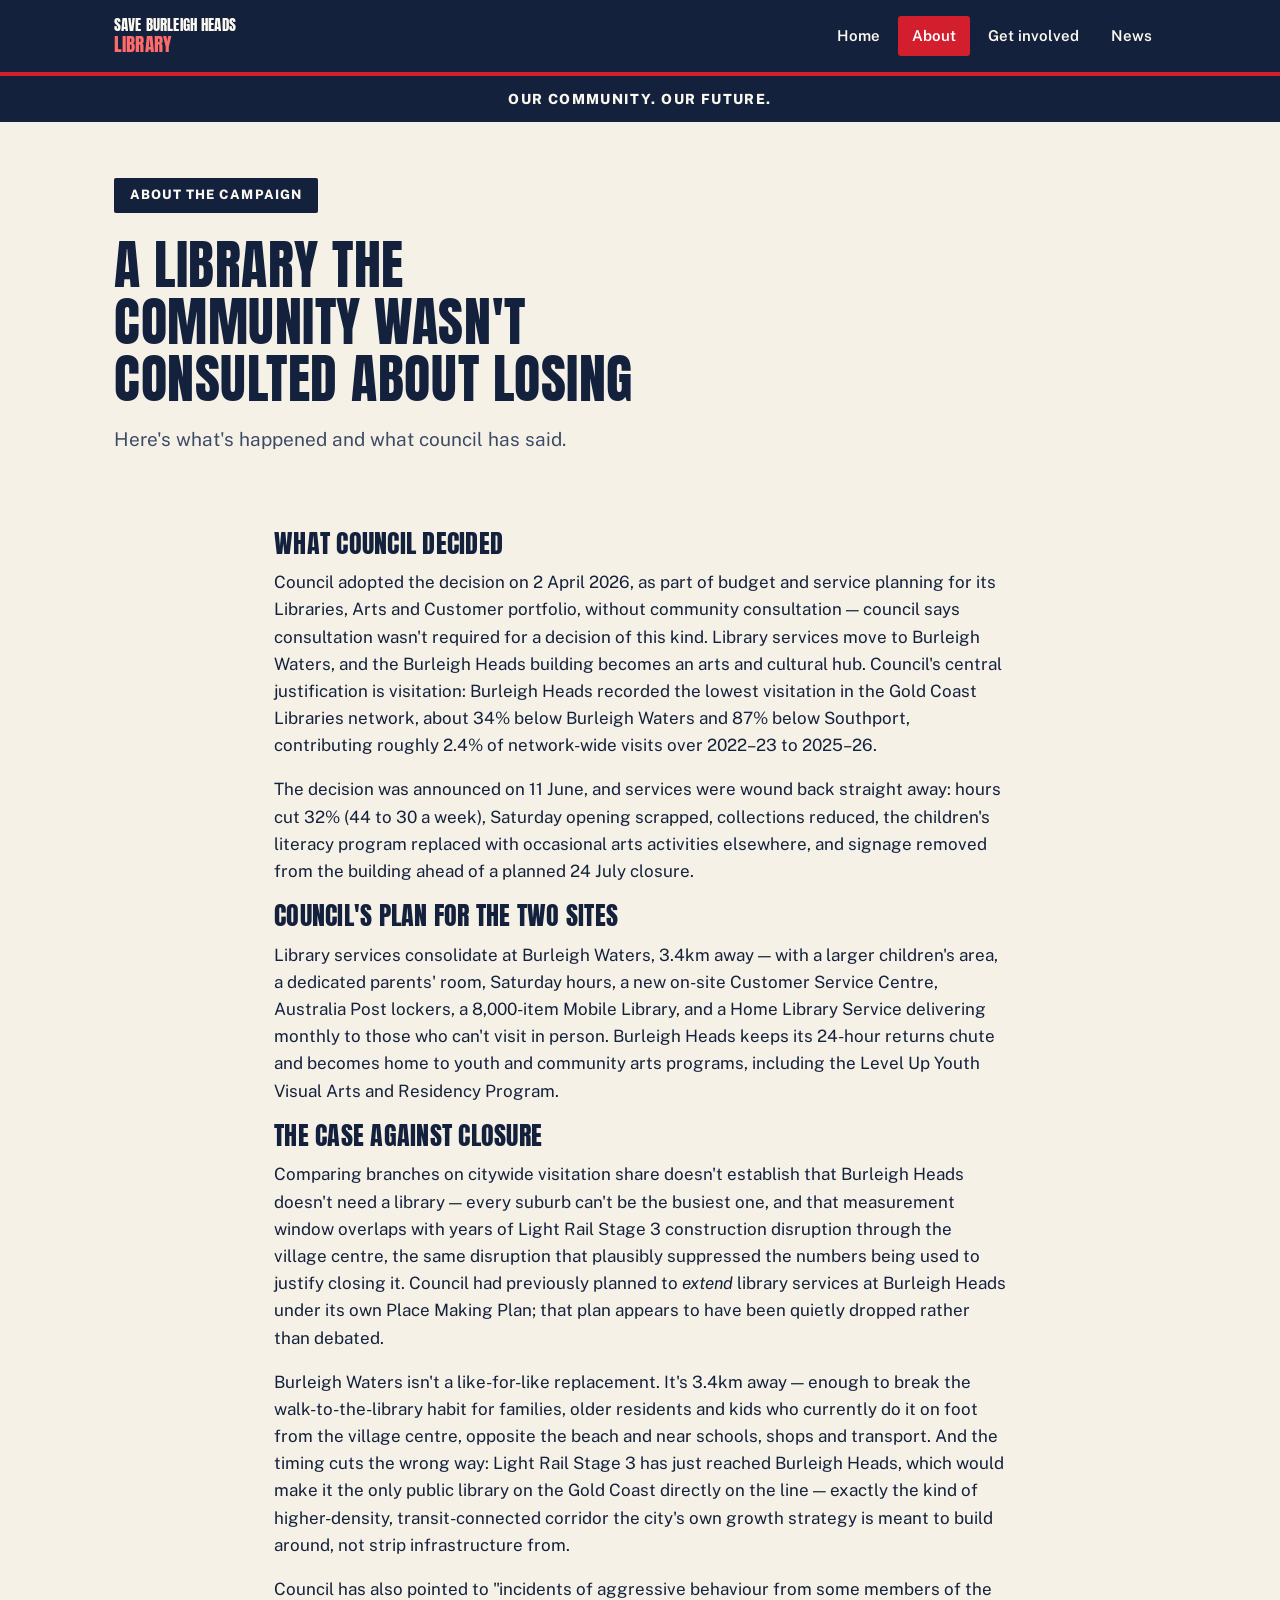
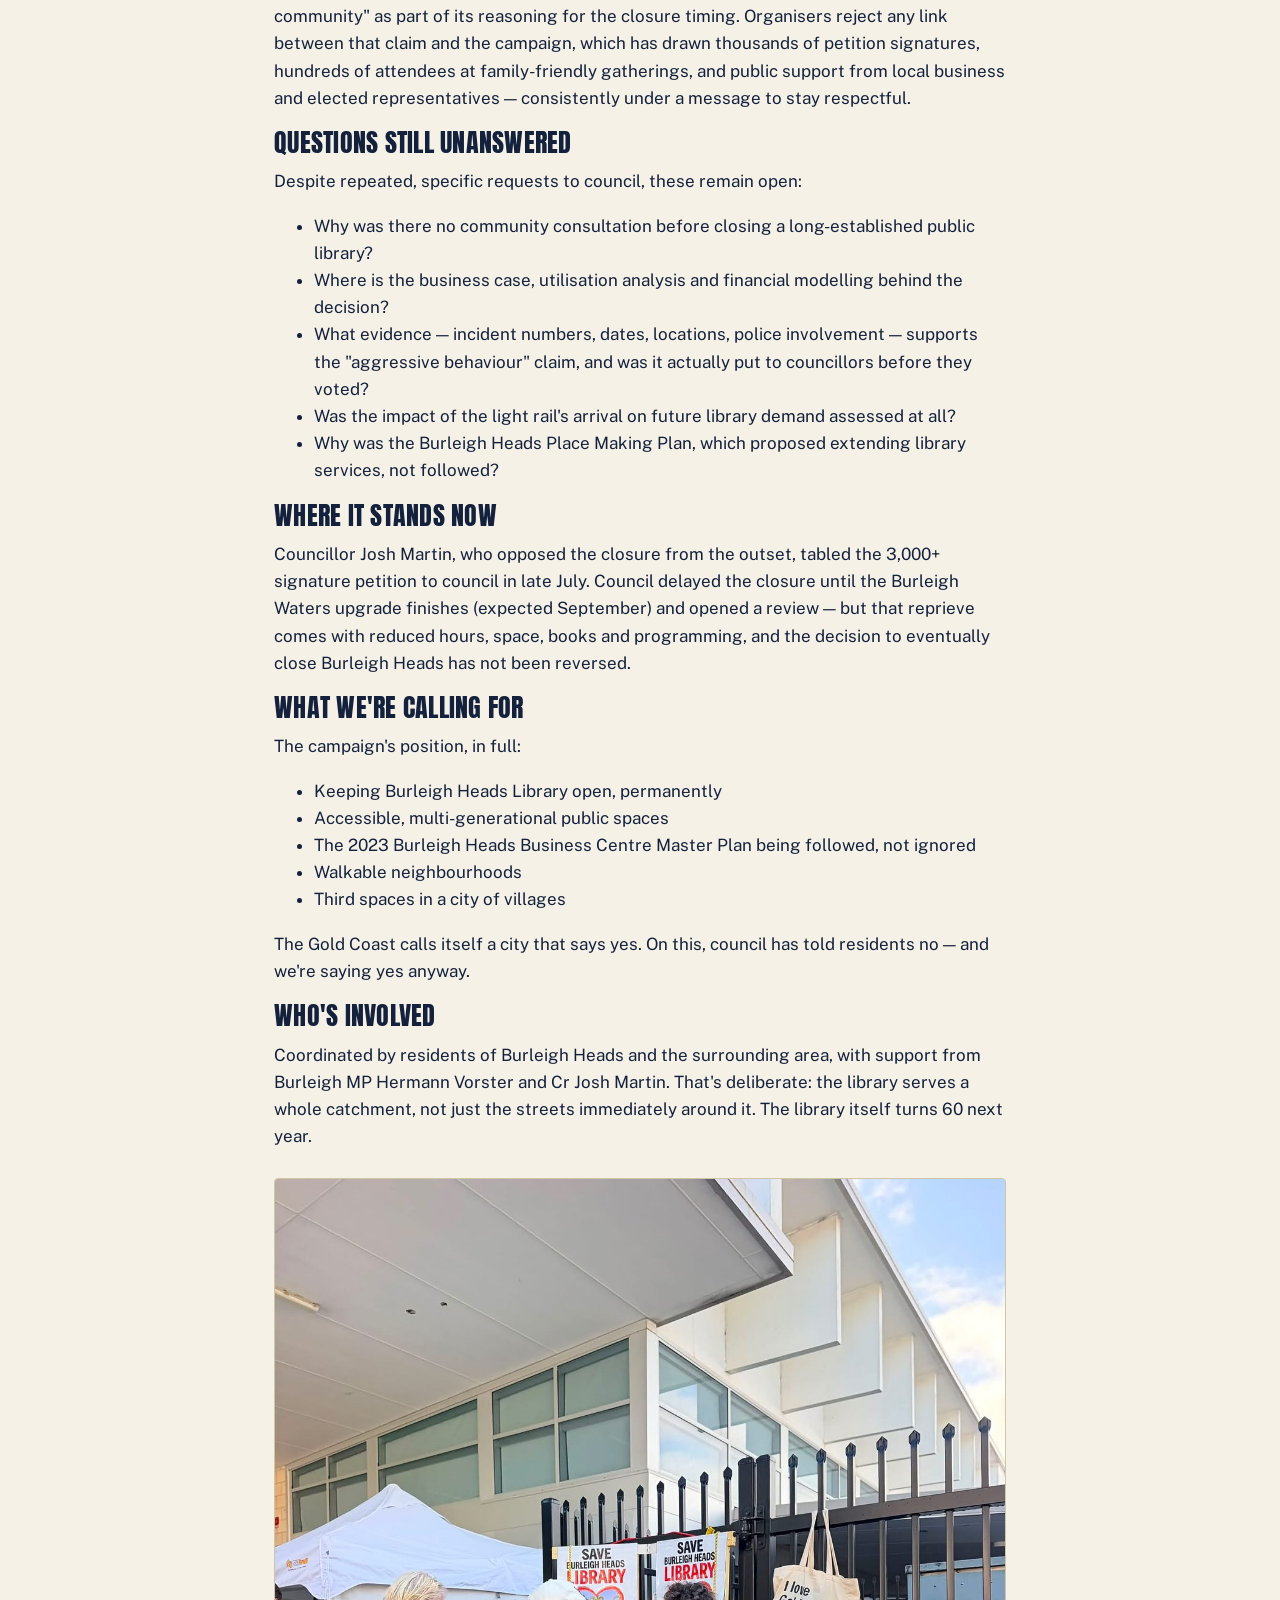
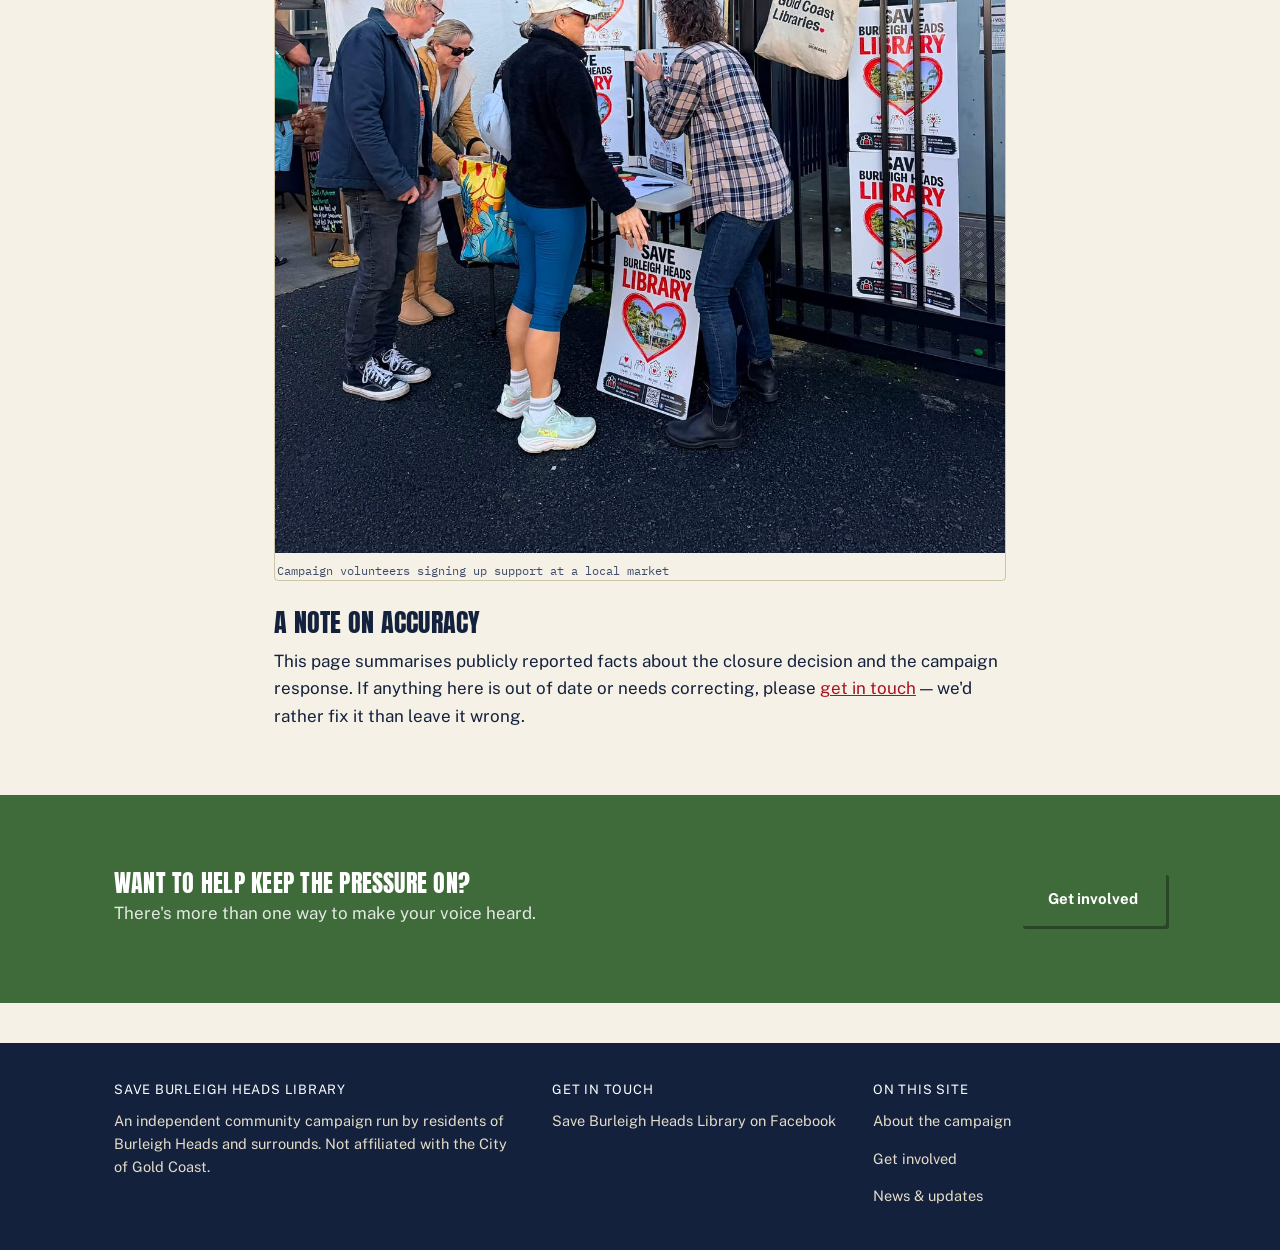
==== about.html @ 27c57aac "Add files via upload" ====
<!DOCTYPE html>
<html lang="en-AU">
<head>
<meta charset="UTF-8">
<meta name="viewport" content="width=device-width, initial-scale=1.0">
<title>About the campaign — Save Burleigh Heads Library</title>
<meta name="description" content="Why Burleigh Heads Library is under threat, what council has said, and who's behind the campaign to save it.">
<link rel="stylesheet" href="style.css">
</head>
<body>

<header class="site-header">
  <div class="wrap">
    <a class="brand" href="index.html">
      <span class="brand-text">SAVE BURLEIGH HEADS<span class="lib">LIBRARY</span></span>
    </a>
    <button class="nav-toggle" aria-expanded="false">Menu ▾</button>
    <nav class="main-nav">
      <ul>
        <li><a href="index.html">Home</a></li>
        <li><a href="about.html" class="current">About</a></li>
        <li><a href="get-involved.html">Get involved</a></li>
        <li><a href="news.html">News</a></li>
      </ul>
    </nav>
  </div>
</header>

<main>

  <div class="ribbon">Our community. Our future.</div>

  <section class="hero" style="padding-bottom: 8px;">
    <div class="wrap">
      <p class="eyebrow">About the campaign</p>
      <h1 style="max-width: 20ch;">A library the community wasn't consulted about losing</h1>
      <p class="lede" style="max-width: 60ch;">Here's what's happened and what council has said.</p>
    </div>
  </section>

  <section>
    <div class="wrap" style="max-width: 780px;">

      <h2>What council decided</h2>
      <p>Council adopted the decision on 2 April 2026, as part of budget and service planning for its Libraries, Arts and Customer portfolio, without community consultation — council says consultation wasn't required for a decision of this kind. Library services move to Burleigh Waters, and the Burleigh Heads building becomes an arts and cultural hub. Council's central justification is visitation: Burleigh Heads recorded the lowest visitation in the Gold Coast Libraries network, about 34% below Burleigh Waters and 87% below Southport, contributing roughly 2.4% of network-wide visits over 2022–23 to 2025–26.</p>
      <p>The decision was announced on 11 June, and services were wound back straight away: hours cut 32% (44 to 30 a week), Saturday opening scrapped, collections reduced, the children's literacy program replaced with occasional arts activities elsewhere, and signage removed from the building ahead of a planned 24 July closure.</p>

      <h2>Council's plan for the two sites</h2>
      <p>Library services consolidate at Burleigh Waters, 3.4km away — with a larger children's area, a dedicated parents' room, Saturday hours, a new on-site Customer Service Centre, Australia Post lockers, a 8,000-item Mobile Library, and a Home Library Service delivering monthly to those who can't visit in person. Burleigh Heads keeps its 24-hour returns chute and becomes home to youth and community arts programs, including the Level Up Youth Visual Arts and Residency Program.</p>

      <h2>The case against closure</h2>
      <p>Comparing branches on citywide visitation share doesn't establish that Burleigh Heads doesn't need a library — every suburb can't be the busiest one, and that measurement window overlaps with years of Light Rail Stage 3 construction disruption through the village centre, the same disruption that plausibly suppressed the numbers being used to justify closing it. Council had previously planned to <em>extend</em> library services at Burleigh Heads under its own Place Making Plan; that plan appears to have been quietly dropped rather than debated.</p>
      <p>Burleigh Waters isn't a like-for-like replacement. It's 3.4km away — enough to break the walk-to-the-library habit for families, older residents and kids who currently do it on foot from the village centre, opposite the beach and near schools, shops and transport. And the timing cuts the wrong way: Light Rail Stage 3 has just reached Burleigh Heads, which would make it the only public library on the Gold Coast directly on the line — exactly the kind of higher-density, transit-connected corridor the city's own growth strategy is meant to build around, not strip infrastructure from.</p>
      <p>Council has also pointed to "incidents of aggressive behaviour from some members of the community" as part of its reasoning for the closure timing. Organisers reject any link between that claim and the campaign, which has drawn thousands of petition signatures, hundreds of attendees at family-friendly gatherings, and public support from local business and elected representatives — consistently under a message to stay respectful.</p>

      <h2>Questions still unanswered</h2>
      <p>Despite repeated, specific requests to council, these remain open:</p>
      <ul>
        <li>Why was there no community consultation before closing a long-established public library?</li>
        <li>Where is the business case, utilisation analysis and financial modelling behind the decision?</li>
        <li>What evidence — incident numbers, dates, locations, police involvement — supports the "aggressive behaviour" claim, and was it actually put to councillors before they voted?</li>
        <li>Was the impact of the light rail's arrival on future library demand assessed at all?</li>
        <li>Why was the Burleigh Heads Place Making Plan, which proposed extending library services, not followed?</li>
      </ul>

      <h2>Where it stands now</h2>
      <p>Councillor Josh Martin, who opposed the closure from the outset, tabled the 3,000+ signature petition to council in late July. Council delayed the closure until the Burleigh Waters upgrade finishes (expected September) and opened a review — but that reprieve comes with reduced hours, space, books and programming, and the decision to eventually close Burleigh Heads has not been reversed.</p>

      <h2>What we're calling for</h2>
      <p>The campaign's position, in full:</p>
      <ul>
        <li>Keeping Burleigh Heads Library open, permanently</li>
        <li>Accessible, multi-generational public spaces</li>
        <li>The 2023 Burleigh Heads Business Centre Master Plan being followed, not ignored</li>
        <li>Walkable neighbourhoods</li>
        <li>Third spaces in a city of villages</li>
      </ul>
      <p>The Gold Coast calls itself a city that says yes. On this, council has told residents no — and we're saying yes anyway.</p>

      <h2>Who's involved</h2>
      <p>Coordinated by residents of Burleigh Heads and the surrounding area, with support from Burleigh MP Hermann Vorster and Cr Josh Martin. That's deliberate: the library serves a whole catchment, not just the streets immediately around it. The library itself turns 60 next year.</p>

      <figure class="photo" style="margin: 28px 0;">
        <img src="images/market-stall.jpg" alt="Campaign volunteers with Save Burleigh Heads Library signs at a local market stall" loading="lazy">
        <figcaption>Campaign volunteers signing up support at a local market</figcaption>
      </figure>

      <h2>A note on accuracy</h2>
      <p>This page summarises publicly reported facts about the closure decision and the campaign response. If anything here is out of date or needs correcting, please <a href="index.html#">get in touch</a> — we'd rather fix it than leave it wrong.</p>
    </div>
  </section>

  <section class="callout-strip">
    <div class="wrap">
      <div>
        <h2>Want to help keep the pressure on?</h2>
        <p>There's more than one way to make your voice heard.</p>
      </div>
      <a class="btn btn-on-dark" href="get-involved.html">Get involved</a>
    </div>
  </section>

</main>

<footer>
  <div class="wrap">
    <div>
      <h4>Save Burleigh Heads Library</h4>
      <p>An independent community campaign run by residents of Burleigh Heads and surrounds. Not affiliated with the City of Gold Coast.</p>
    </div>
    <div>
      <h4>Get in touch</h4>
      <p><a href="https://www.facebook.com/share/g/1Whj6Vqjcn/">Save Burleigh Heads Library on Facebook</a></p>
    </div>
    <div>
      <h4>On this site</h4>
      <p><a href="about.html">About the campaign</a></p>
      <p><a href="get-involved.html">Get involved</a></p>
      <p><a href="news.html">News &amp; updates</a></p>
    </div>
  </div>
</footer>

<script src="script.js"></script>
</body>
</html>
---- style.css ----
/* ============================================================
   Save Burleigh Heads Library — shared styles
   ============================================================ */

@import url('https://fonts.googleapis.com/css2?family=Anton&family=Public+Sans:wght@400;500;600;700;800&family=IBM+Plex+Mono:wght@500;600&display=swap');

:root{
  --ink: #14213D;
  --ink-soft: #3E4A66;
  --paper: #F5F1E6;
  --paper-raised: #FBF8F0;
  --card: #FFFFFF;
  --coral: #D31E2E;
  --coral-dark: #A9121F;
  --teal: #3F6B3A;
  --teal-dark: #2C4C28;
  --sand: #E3DCC8;
  --sand-line: #CFC6A8;

  --display: 'Anton', 'Public Sans', sans-serif;
  --body: 'Public Sans', -apple-system, BlinkMacSystemFont, sans-serif;
  --mono: 'IBM Plex Mono', ui-monospace, monospace;

  --max: 1100px;
}

*{ box-sizing: border-box; }
html{ scroll-behavior: smooth; }

body{
  margin: 0;
  background: var(--paper);
  color: var(--ink);
  font-family: var(--body);
  font-size: 17px;
  line-height: 1.6;
  -webkit-font-smoothing: antialiased;
}

img{ max-width: 100%; display: block; }

a{ color: var(--coral-dark); }
a:focus-visible, button:focus-visible, .btn:focus-visible{
  outline: 3px solid var(--teal);
  outline-offset: 2px;
}

h1, h2, h3, h4{
  font-family: var(--display);
  font-weight: 400;
  text-transform: uppercase;
  letter-spacing: 0.01em;
  line-height: 1.05;
  margin: 0 0 0.5em;
  color: var(--ink);
}

p{ margin: 0 0 1em; }

.wrap{
  max-width: var(--max);
  margin: 0 auto;
  padding: 0 24px;
}

.eyebrow{
  display: inline-block;
  font-family: var(--body);
  font-size: 13px;
  font-weight: 800;
  letter-spacing: 0.08em;
  text-transform: uppercase;
  color: var(--paper-raised);
  background: var(--ink);
  padding: 7px 16px;
  border-radius: 2px;
}

/* ---------------- Header / nav ---------------- */

.site-header{
  background: var(--ink);
  color: var(--paper-raised);
  border-bottom: 4px solid var(--coral);
}

.site-header .wrap{
  display: flex;
  align-items: center;
  justify-content: space-between;
  padding-top: 16px;
  padding-bottom: 16px;
  gap: 16px;
}

.brand{
  display: flex;
  align-items: center;
  gap: 12px;
  text-decoration: none;
  color: inherit;
}

.brand-mark{
  width: 34px;
  height: 34px;
  flex-shrink: 0;
}

.brand-text{
  font-family: var(--display);
  font-weight: 400;
  text-transform: uppercase;
  font-size: 15px;
  line-height: 1.15;
  letter-spacing: 0.01em;
  color: var(--paper-raised);
}

.brand-text .lib{
  display: block;
  color: #FF6B6B;
  font-size: 19px;
}

nav.main-nav ul{
  list-style: none;
  display: flex;
  gap: 4px;
  margin: 0;
  padding: 0;
}

nav.main-nav a{
  display: inline-block;
  color: var(--paper-raised);
  text-decoration: none;
  font-weight: 600;
  font-size: 15px;
  padding: 8px 14px;
  border-radius: 3px;
  transition: background 0.15s ease;
}

nav.main-nav a:hover{ background: rgba(255,255,255,0.1); }
nav.main-nav a.current{ background: var(--coral); color: #fff; }

.nav-toggle{
  display: none;
  background: none;
  border: 2px solid var(--sand);
  color: var(--paper-raised);
  font-family: var(--mono);
  font-size: 13px;
  padding: 8px 12px;
  border-radius: 3px;
  cursor: pointer;
}

@media (max-width: 720px){
  .nav-toggle{ display: block; }
  nav.main-nav{
    display: none;
    width: 100%;
  }
  nav.main-nav.open{ display: block; }
  .site-header .wrap{ flex-wrap: wrap; }
  nav.main-nav ul{ flex-direction: column; padding: 12px 0 4px; }
  nav.main-nav a{ padding: 10px 8px; }
}

/* ---------------- Buttons ---------------- */

.btn{
  display: inline-block;
  font-family: var(--body);
  font-weight: 700;
  font-size: 15px;
  text-decoration: none;
  padding: 13px 26px;
  border-radius: 3px;
  border: 2px solid transparent;
  cursor: pointer;
  transition: transform 0.12s ease, box-shadow 0.12s ease;
}

.btn:hover{ transform: translateY(-1px); }

.btn-primary{
  background: var(--coral);
  color: #fff;
  box-shadow: 3px 3px 0 var(--ink);
}
.btn-primary:hover{ background: var(--coral-dark); }

.btn-secondary{
  background: transparent;
  color: var(--ink);
  border-color: var(--ink);
}
.btn-secondary:hover{ background: var(--ink); color: var(--paper); }

.btn-on-dark{
  background: var(--teal);
  color: #fff;
  box-shadow: 3px 3px 0 rgba(0,0,0,0.35);
}
.btn-on-dark:hover{ background: #3a8172; }

/* ---------------- Hero / stamp card ---------------- */

.hero{
  padding: 56px 0 40px;
}

.stamp-card{
  background: var(--card);
  border: 1px solid var(--sand-line);
  border-radius: 4px;
  box-shadow: 0 1px 0 var(--sand-line), 0 18px 40px -24px rgba(28,43,57,0.35);
  padding: 44px;
  position: relative;
  overflow: hidden;
}

.stamp-card::before{
  content: "";
  position: absolute;
  left: 0; top: 0; bottom: 0;
  width: 10px;
  background: repeating-linear-gradient(
    180deg, var(--coral) 0 14px, transparent 14px 20px
  );
}

.stamp-card-inner{
  display: grid;
  grid-template-columns: 1.3fr 1fr;
  gap: 40px;
  align-items: center;
}

@media (max-width: 800px){
  .stamp-card-inner{ grid-template-columns: 1fr; }
  .stamp-card{ padding: 30px 24px; }
}

.hero h1{
  font-size: clamp(34px, 5vw, 54px);
  margin: 10px 0 18px;
}

.hero .lede{
  font-size: 19px;
  color: var(--ink-soft);
  max-width: 46ch;
}

.hero-ctas{
  display: flex;
  gap: 12px;
  flex-wrap: wrap;
  margin-top: 22px;
}

.status-stamp{
  border: 3px solid var(--teal);
  color: var(--teal-dark);
  border-radius: 4px;
  padding: 22px;
  transform: rotate(-3deg);
  font-family: var(--mono);
  text-align: center;
  background: rgba(46,107,94,0.06);
}

.status-stamp .big{
  font-family: var(--display);
  font-weight: 700;
  font-size: 26px;
  color: var(--teal-dark);
  text-transform: uppercase;
  letter-spacing: 0.02em;
  margin-bottom: 6px;
}

.status-stamp .small{
  font-size: 12px;
  letter-spacing: 0.04em;
  line-height: 1.5;
}

.status-stamp .struck{
  text-decoration: line-through;
  color: var(--coral-dark);
  opacity: 0.75;
}

/* ---------------- Sections ---------------- */

section{ padding: 48px 0; }

section.alt{
  background: var(--paper-raised);
  border-top: 1px solid var(--sand-line);
  border-bottom: 1px solid var(--sand-line);
}

.section-head{
  max-width: 62ch;
  margin-bottom: 32px;
}

.section-head h2{ font-size: clamp(26px, 3.4vw, 34px); margin-top: 6px; }

/* ---------------- Timeline (catalogue ledger) ---------------- */

.ledger{
  border-top: 2px solid var(--ink);
}

.ledger-row{
  display: grid;
  grid-template-columns: 130px 1fr;
  gap: 24px;
  padding: 20px 0;
  border-bottom: 1px solid var(--sand-line);
}

.ledger-row .date{
  font-family: var(--mono);
  font-weight: 600;
  font-size: 13.5px;
  color: var(--coral-dark);
  padding-top: 3px;
}

.ledger-row h3{
  font-size: 19px;
  margin-bottom: 6px;
}

.ledger-row p{ margin-bottom: 0; color: var(--ink-soft); }

@media (max-width: 600px){
  .ledger-row{ grid-template-columns: 1fr; gap: 4px; }
}

/* ---------------- Cards grid ---------------- */

.card-grid{
  display: grid;
  grid-template-columns: repeat(auto-fit, minmax(240px, 1fr));
  gap: 20px;
}

.card{
  background: var(--card);
  border: 1px solid var(--sand-line);
  border-radius: 4px;
  padding: 26px;
}

.card .tab{
  display: inline-block;
  font-family: var(--mono);
  font-size: 11px;
  letter-spacing: 0.06em;
  text-transform: uppercase;
  background: var(--sand);
  color: var(--ink);
  padding: 3px 9px;
  border-radius: 2px;
  margin-bottom: 12px;
}

.card h3{ font-size: 19px; }
.card p{ color: var(--ink-soft); font-size: 15.5px; }

/* ---------------- Action cards (Get Involved) ---------------- */

.action-card{
  background: var(--card);
  border: 1px solid var(--sand-line);
  border-left: 6px solid var(--teal);
  border-radius: 4px;
  padding: 28px;
  margin-bottom: 20px;
}

.action-card h3{ font-size: 21px; margin-bottom: 8px; }
.action-card p{ color: var(--ink-soft); }
.action-card .num{
  font-family: var(--mono);
  color: var(--teal-dark);
  font-weight: 600;
  font-size: 13px;
  margin-bottom: 8px;
  display: block;
}

/* ---------------- Photo placeholders ---------------- */

.photo-slot{
  background: repeating-linear-gradient(
    45deg, var(--sand) 0 10px, var(--paper-raised) 10px 20px
  );
  border: 1px dashed var(--sand-line);
  border-radius: 4px;
  display: flex;
  align-items: center;
  justify-content: center;
  color: var(--ink-soft);
  font-family: var(--mono);
  font-size: 12.5px;
  text-align: center;
  padding: 20px;
  min-height: 200px;
}

.photo{
  border-radius: 4px;
  border: 1px solid var(--sand-line);
  overflow: hidden;
}
.photo img{
  width: 100%;
  height: 100%;
  object-fit: cover;
  display: block;
}
figure.photo{ margin: 0; }
figure.photo figcaption{
  font-family: var(--mono);
  font-size: 12px;
  color: var(--ink-soft);
  padding: 8px 2px 0;
}

/* ---------------- Quote ---------------- */

.quote{
  font-family: var(--body);
  font-weight: 600;
  font-style: normal;
  font-size: clamp(19px, 2.4vw, 24px);
  color: var(--ink);
  max-width: 60ch;
  border-left: 6px solid var(--coral);
  padding-left: 24px;
  margin: 0;
}
.quote cite{
  display: block;
  font-family: var(--body);
  font-style: normal;
  font-weight: 600;
  font-size: 14px;
  color: var(--ink-soft);
  margin-top: 14px;
}

/* ---------------- News list ---------------- */

.news-item{
  border-bottom: 1px solid var(--sand-line);
  padding: 26px 0;
}
.news-item:first-child{ padding-top: 0; }
.news-item .date{
  font-family: var(--mono);
  font-size: 12.5px;
  color: var(--coral-dark);
  font-weight: 600;
  letter-spacing: 0.04em;
}
.news-item h3{ font-size: 21px; margin: 6px 0 8px; }
.news-item p{ color: var(--ink-soft); }
.news-item a{ font-weight: 600; text-decoration: none; }
.news-item a:hover{ text-decoration: underline; }

/* ---------------- Footer ---------------- */

footer{
  background: var(--ink);
  color: var(--sand);
  padding: 40px 0 28px;
  margin-top: 40px;
}

footer .wrap{
  display: grid;
  grid-template-columns: 1.4fr 1fr 1fr;
  gap: 28px;
}

@media (max-width: 700px){
  footer .wrap{ grid-template-columns: 1fr; }
}

footer h4{
  color: #fff;
  font-family: var(--body);
  font-size: 13px;
  letter-spacing: 0.06em;
  text-transform: uppercase;
  margin-bottom: 12px;
}

footer p, footer a{
  color: var(--sand);
  font-size: 14.5px;
}
footer a{ text-decoration: none; }
footer a:hover{ text-decoration: underline; }

footer .fine{
  margin-top: 28px;
  padding-top: 20px;
  border-top: 1px solid rgba(255,255,255,0.12);
  font-size: 12.5px;
  color: #A8A08A;
}

.callout-strip{
  background: var(--teal);
  color: #fff;
}
.callout-strip .wrap{
  display: flex;
  align-items: center;
  justify-content: space-between;
  flex-wrap: wrap;
  gap: 16px;
  padding: 28px 24px;
}
.callout-strip h2{ color: #fff; font-size: 24px; margin: 0; }
.callout-strip p{ margin: 4px 0 0; color: rgba(255,255,255,0.85); }

/* ---------------- Heart photo device (poster motif) ---------------- */

.heart-photo{
  width: 100%;
  max-width: 320px;
  margin: 0 auto;
  aspect-ratio: 1 / 1.05;
  clip-path: path('M160,318 C160,318 20,235 20,132 C20,72 62,32 112,32 C138,32 156,46 160,66 C164,46 182,32 208,32 C258,32 300,72 300,132 C300,235 160,318 160,318 Z');
  position: relative;
  background: var(--coral);
}
.heart-photo img{
  position: absolute;
  inset: 6px;
  width: calc(100% - 12px);
  height: calc(100% - 12px);
  object-fit: cover;
  clip-path: path('M160,318 C160,318 20,235 20,132 C20,72 62,32 112,32 C138,32 156,46 160,66 C164,46 182,32 208,32 C258,32 300,72 300,132 C300,235 160,318 160,318 Z');
}

/* ---------------- Value strip: Learn / Connect / Belong / Thrive ---------------- */

.value-strip{
  display: grid;
  grid-template-columns: repeat(4, 1fr);
  gap: 18px;
  text-align: center;
}

@media (max-width: 640px){
  .value-strip{ grid-template-columns: repeat(2, 1fr); gap: 24px 16px; }
}

.value-strip .value{
  display: flex;
  flex-direction: column;
  align-items: center;
  gap: 10px;
}

.value-strip svg{ width: 40px; height: 40px; }

.value-strip .label{
  font-family: var(--body);
  font-weight: 700;
  font-size: 13px;
  letter-spacing: 0.06em;
  text-transform: uppercase;
  color: var(--ink);
}

/* ---------------- Ribbon banner (poster-style dark strip) ---------------- */

.ribbon{
  background: var(--ink);
  color: var(--paper-raised);
  text-align: center;
  font-family: var(--body);
  font-weight: 800;
  font-size: 14px;
  letter-spacing: 0.1em;
  text-transform: uppercase;
  padding: 12px;
}

@media (prefers-reduced-motion: reduce){
  html{ scroll-behavior: auto; }
  .btn:hover{ transform: none; }
}
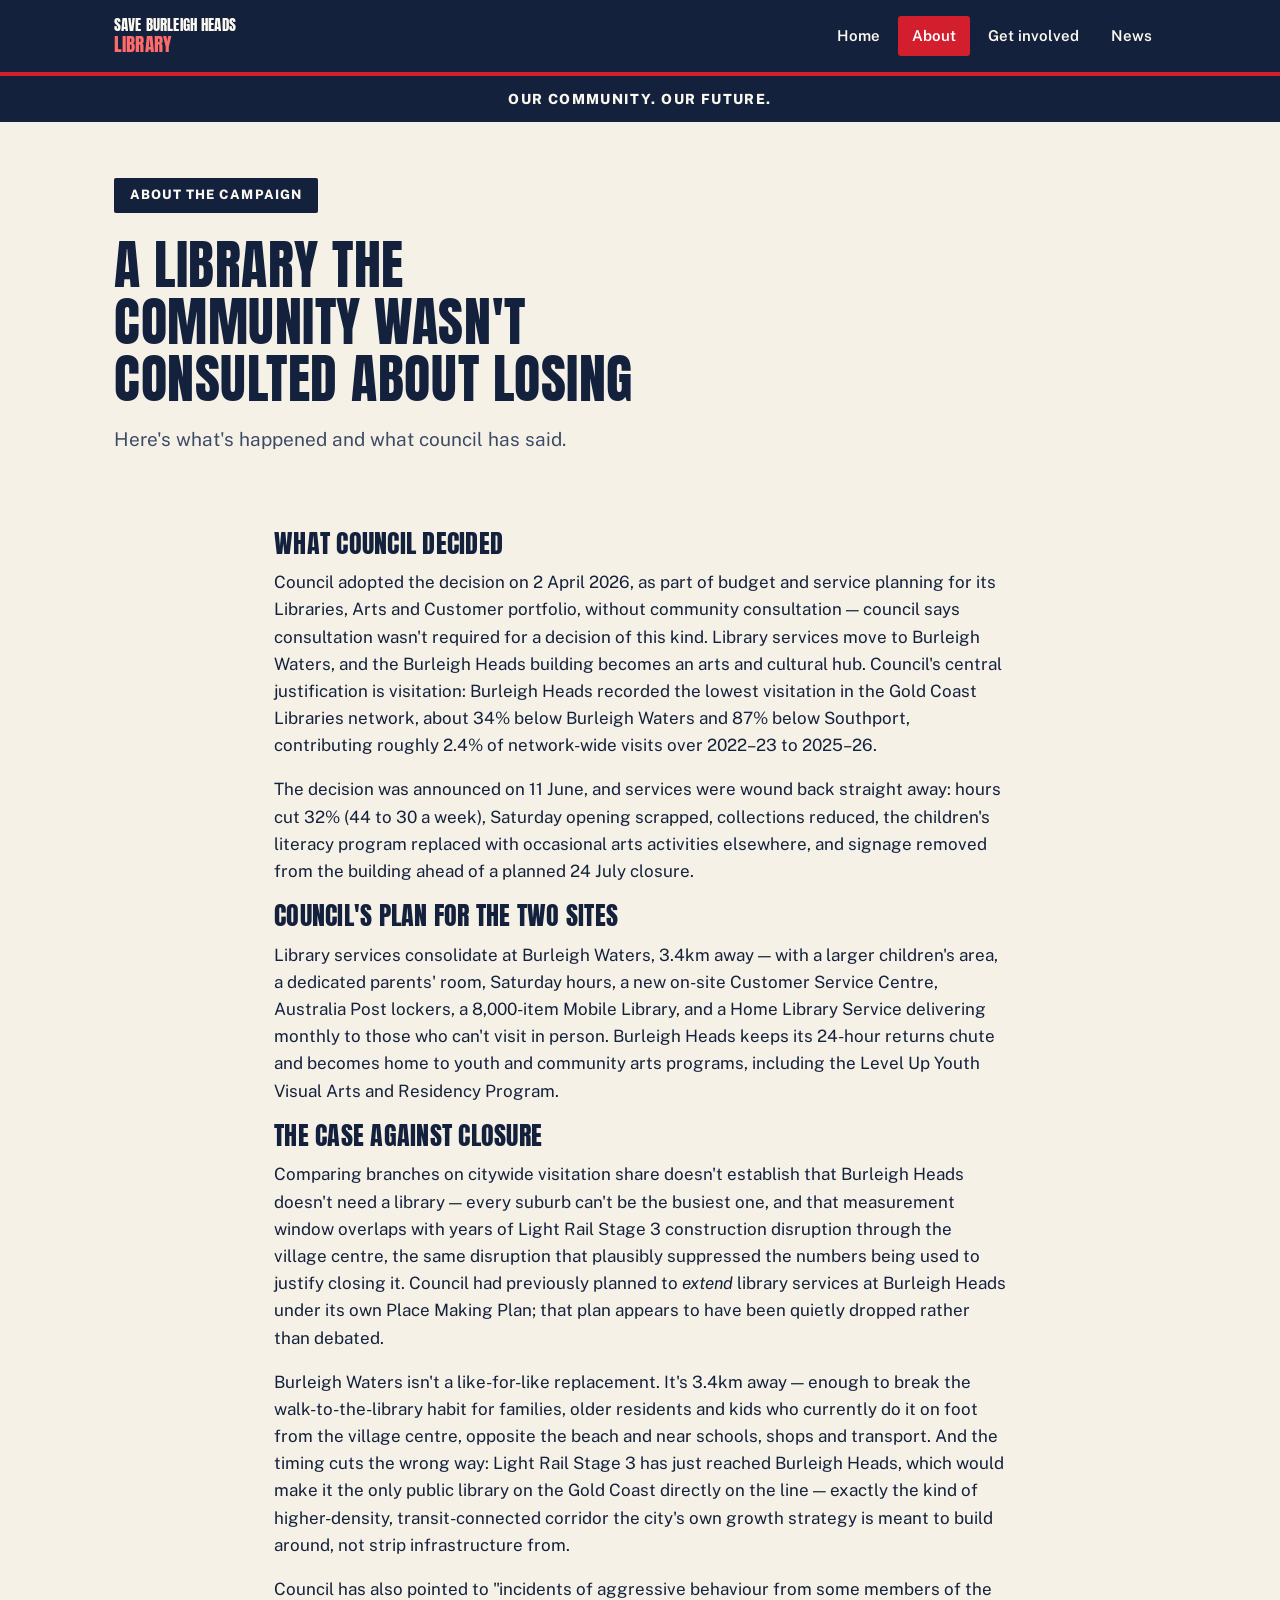
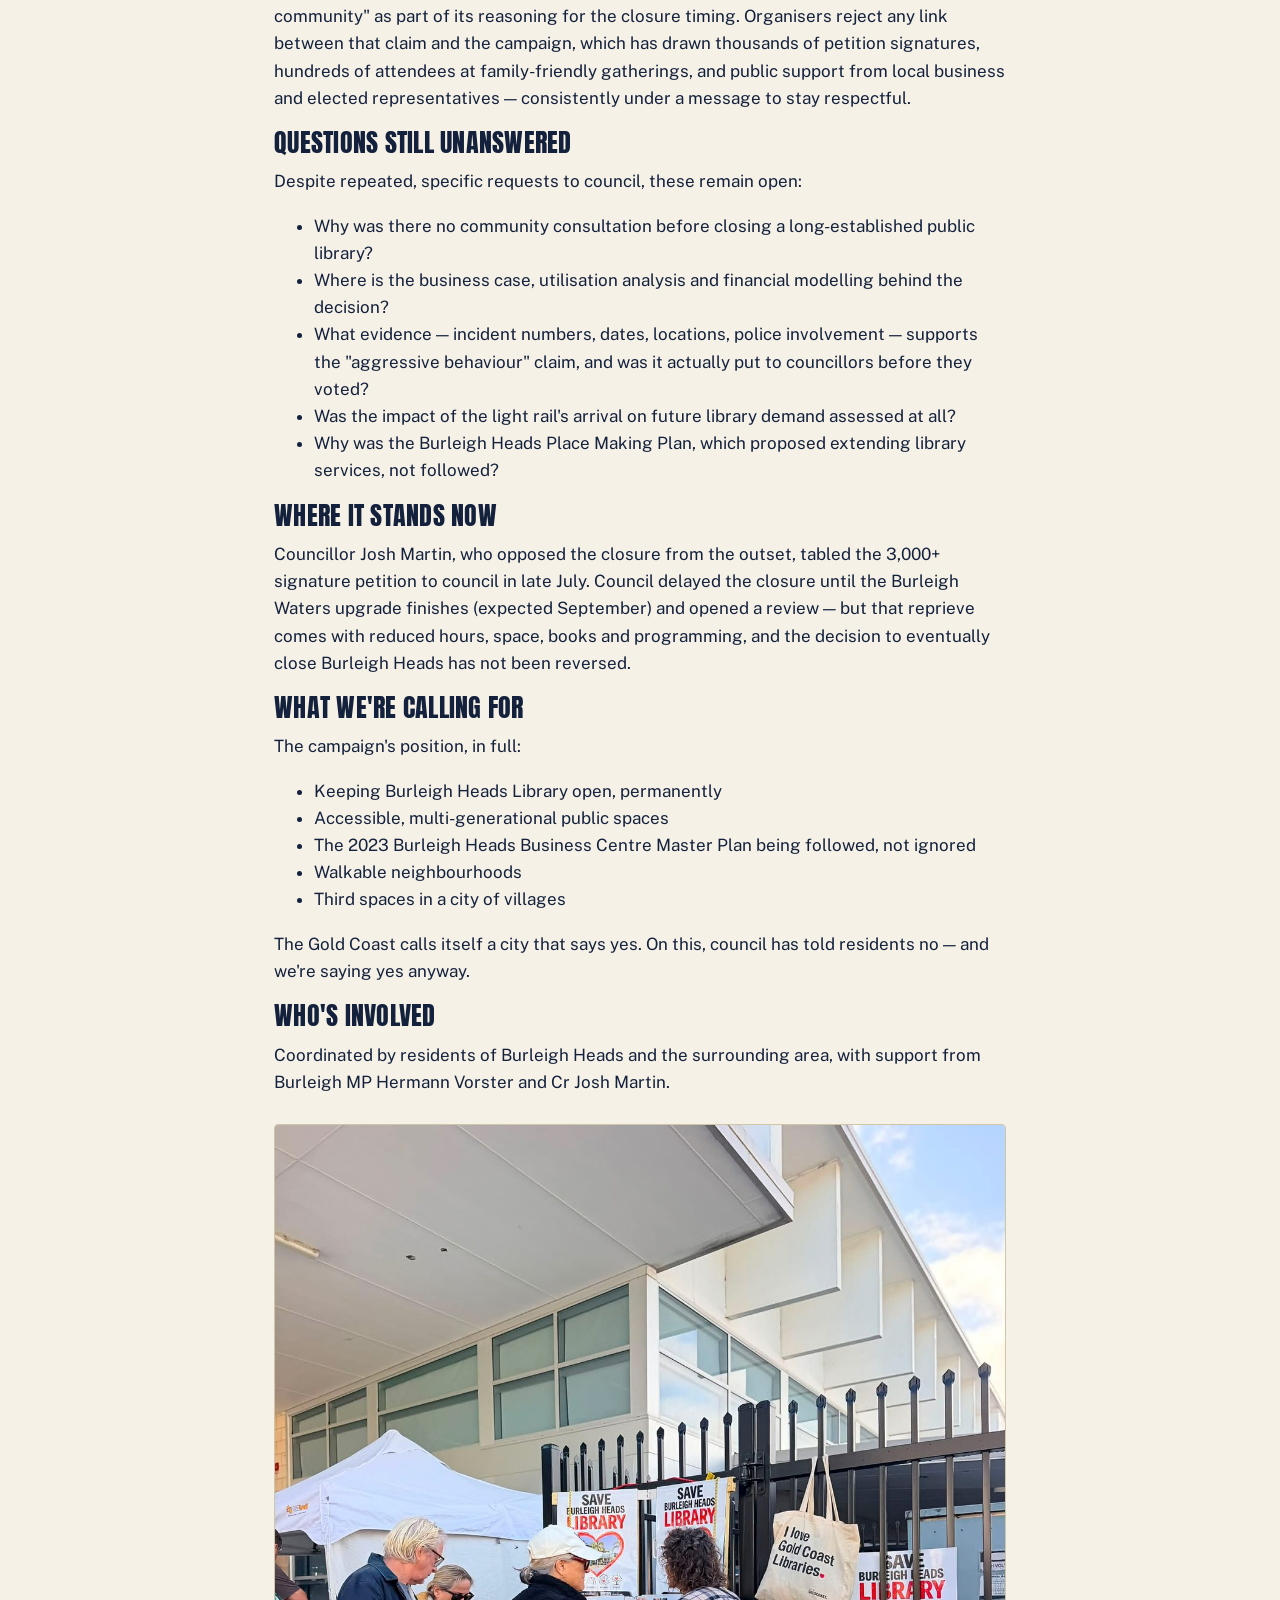
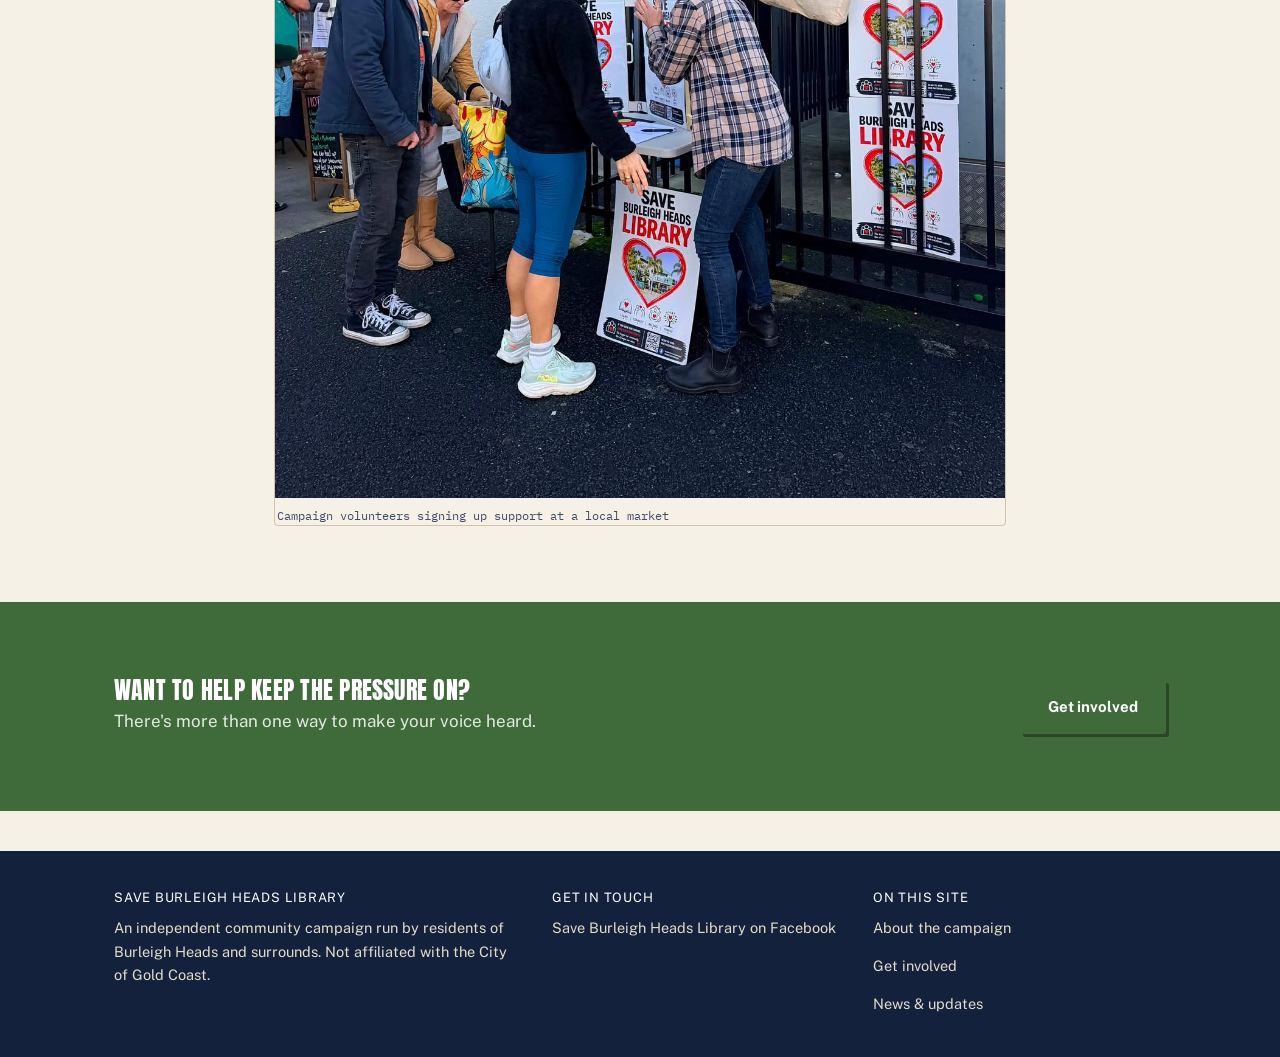
==== commit fa6b4caa: "Add files via upload" ====
--- a/about.html
+++ b/about.html
@@ -78,15 +78,12 @@
       <p>The Gold Coast calls itself a city that says yes. On this, council has told residents no — and we're saying yes anyway.</p>
 
       <h2>Who's involved</h2>
-      <p>Coordinated by residents of Burleigh Heads and the surrounding area, with support from Burleigh MP Hermann Vorster and Cr Josh Martin. That's deliberate: the library serves a whole catchment, not just the streets immediately around it. The library itself turns 60 next year.</p>
+      <p>Coordinated by residents of Burleigh Heads and the surrounding area, with support from Burleigh MP Hermann Vorster and Cr Josh Martin.</p>
 
       <figure class="photo" style="margin: 28px 0;">
         <img src="images/market-stall.jpg" alt="Campaign volunteers with Save Burleigh Heads Library signs at a local market stall" loading="lazy">
         <figcaption>Campaign volunteers signing up support at a local market</figcaption>
       </figure>
-
-      <h2>A note on accuracy</h2>
-      <p>This page summarises publicly reported facts about the closure decision and the campaign response. If anything here is out of date or needs correcting, please <a href="index.html#">get in touch</a> — we'd rather fix it than leave it wrong.</p>
     </div>
   </section>
 
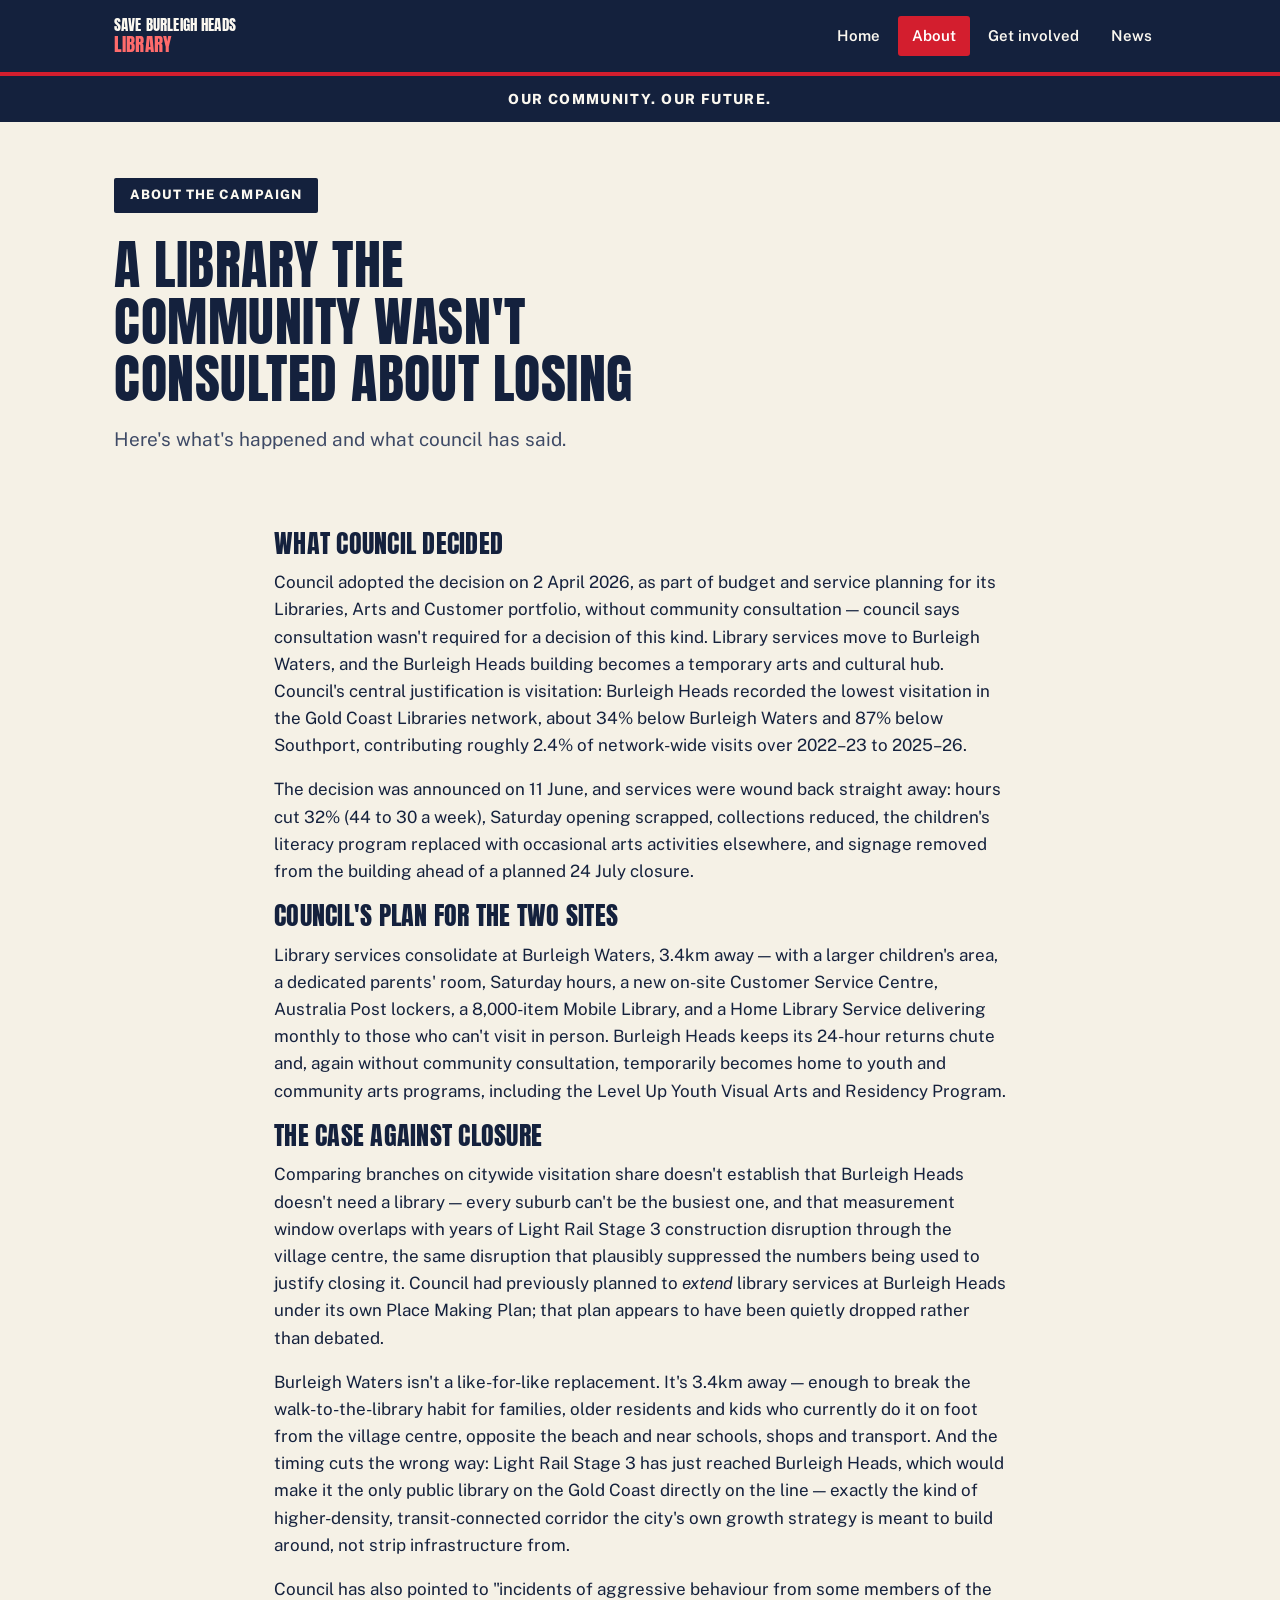
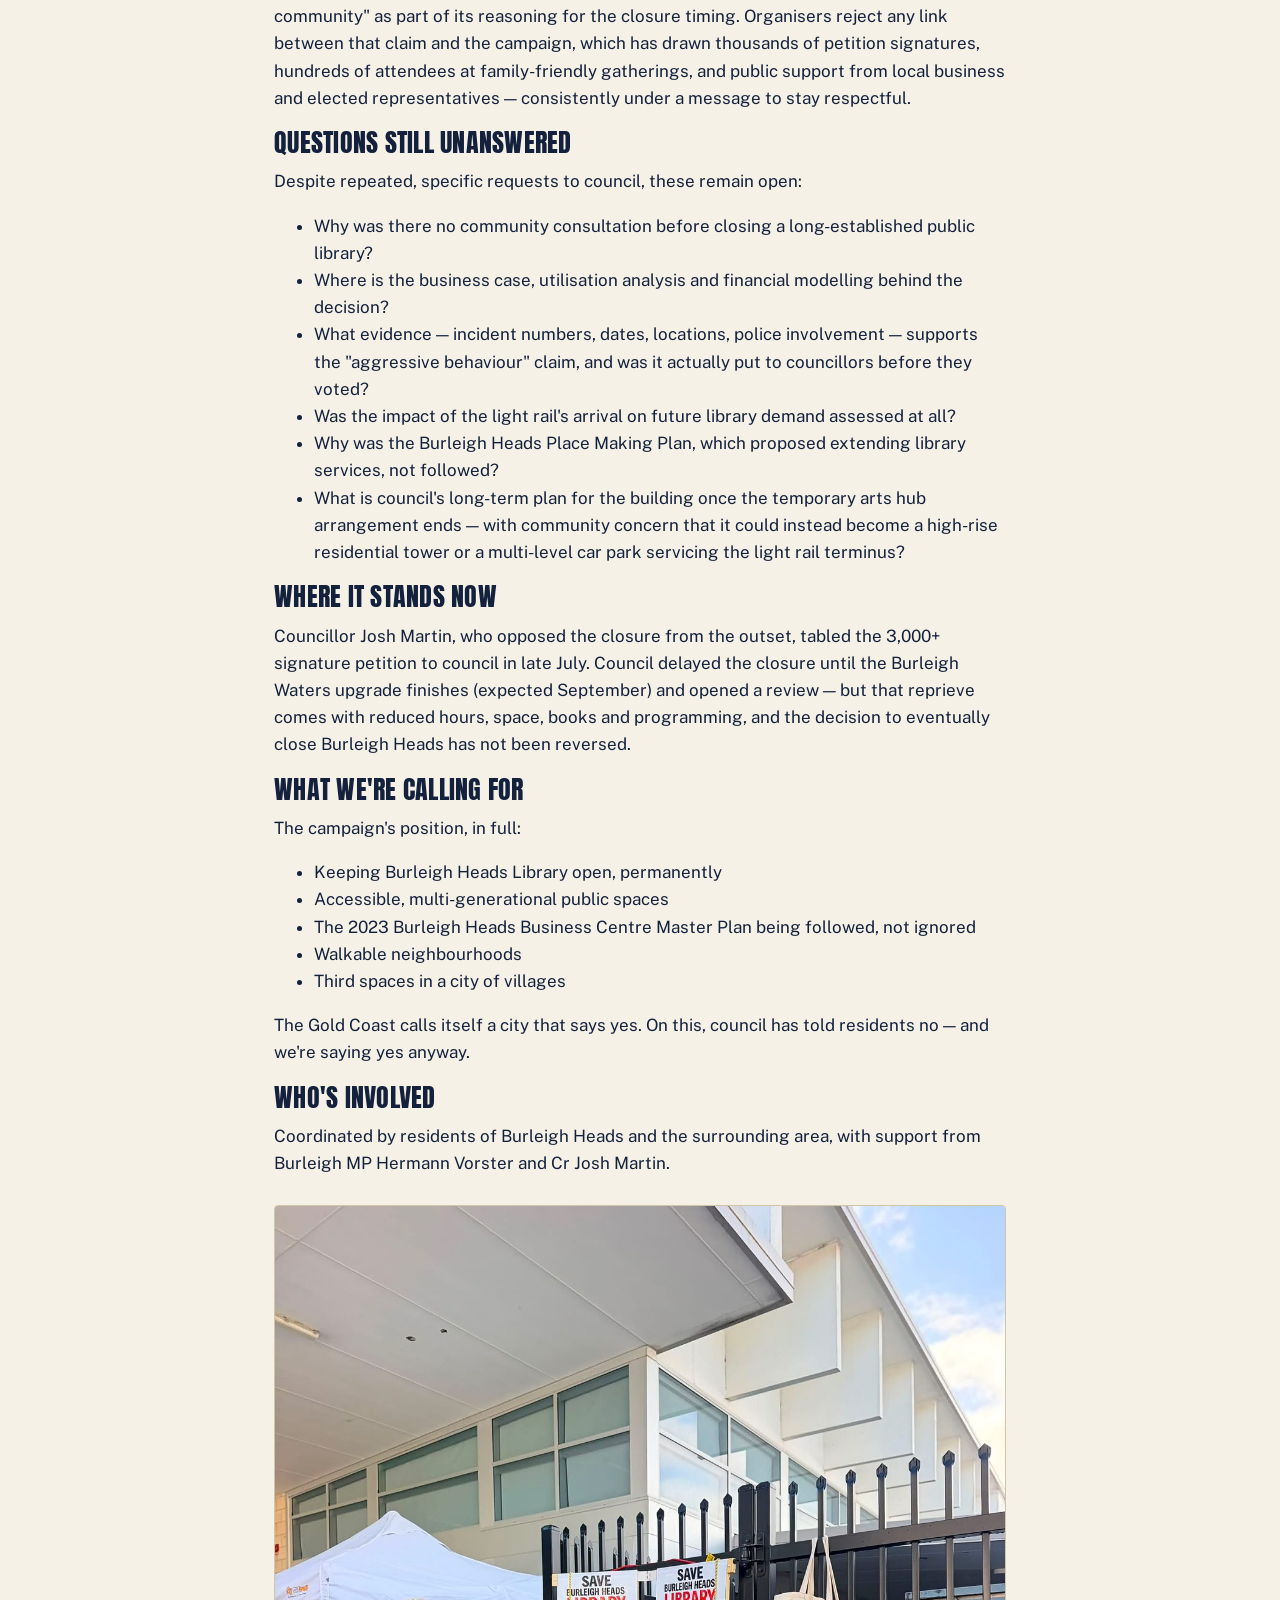
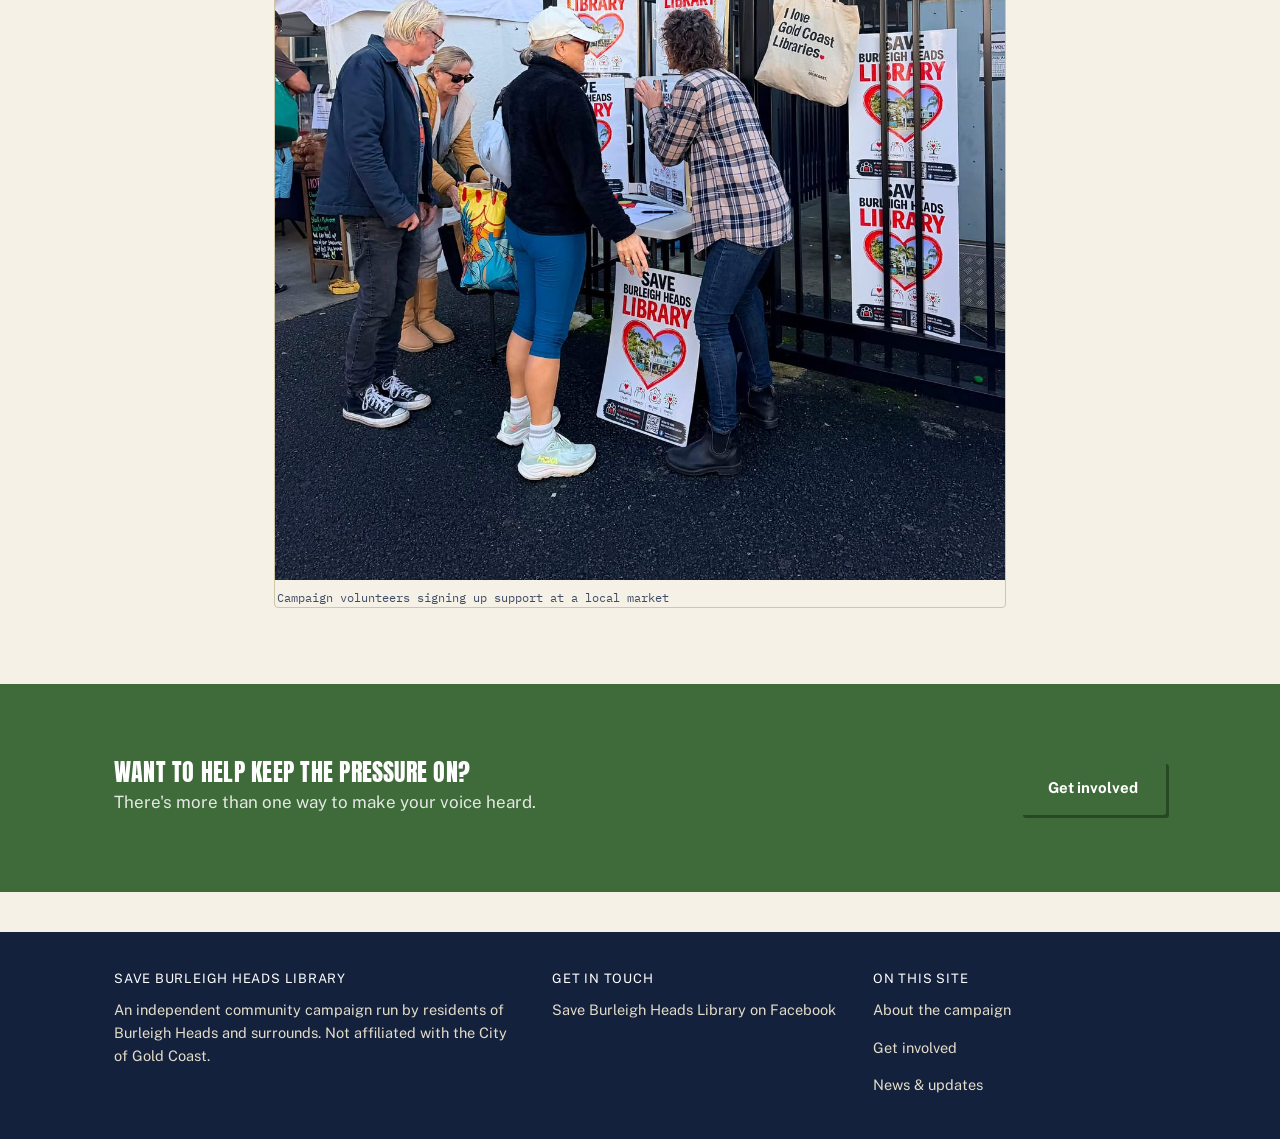
==== commit 65219e10: "Add files via upload" ====
--- a/about.html
+++ b/about.html
@@ -42,11 +42,11 @@
     <div class="wrap" style="max-width: 780px;">
 
       <h2>What council decided</h2>
-      <p>Council adopted the decision on 2 April 2026, as part of budget and service planning for its Libraries, Arts and Customer portfolio, without community consultation — council says consultation wasn't required for a decision of this kind. Library services move to Burleigh Waters, and the Burleigh Heads building becomes an arts and cultural hub. Council's central justification is visitation: Burleigh Heads recorded the lowest visitation in the Gold Coast Libraries network, about 34% below Burleigh Waters and 87% below Southport, contributing roughly 2.4% of network-wide visits over 2022–23 to 2025–26.</p>
+      <p>Council adopted the decision on 2 April 2026, as part of budget and service planning for its Libraries, Arts and Customer portfolio, without community consultation — council says consultation wasn't required for a decision of this kind. Library services move to Burleigh Waters, and the Burleigh Heads building becomes a temporary arts and cultural hub. Council's central justification is visitation: Burleigh Heads recorded the lowest visitation in the Gold Coast Libraries network, about 34% below Burleigh Waters and 87% below Southport, contributing roughly 2.4% of network-wide visits over 2022–23 to 2025–26.</p>
       <p>The decision was announced on 11 June, and services were wound back straight away: hours cut 32% (44 to 30 a week), Saturday opening scrapped, collections reduced, the children's literacy program replaced with occasional arts activities elsewhere, and signage removed from the building ahead of a planned 24 July closure.</p>
 
       <h2>Council's plan for the two sites</h2>
-      <p>Library services consolidate at Burleigh Waters, 3.4km away — with a larger children's area, a dedicated parents' room, Saturday hours, a new on-site Customer Service Centre, Australia Post lockers, a 8,000-item Mobile Library, and a Home Library Service delivering monthly to those who can't visit in person. Burleigh Heads keeps its 24-hour returns chute and becomes home to youth and community arts programs, including the Level Up Youth Visual Arts and Residency Program.</p>
+      <p>Library services consolidate at Burleigh Waters, 3.4km away — with a larger children's area, a dedicated parents' room, Saturday hours, a new on-site Customer Service Centre, Australia Post lockers, a 8,000-item Mobile Library, and a Home Library Service delivering monthly to those who can't visit in person. Burleigh Heads keeps its 24-hour returns chute and, again without community consultation, temporarily becomes home to youth and community arts programs, including the Level Up Youth Visual Arts and Residency Program.</p>
 
       <h2>The case against closure</h2>
       <p>Comparing branches on citywide visitation share doesn't establish that Burleigh Heads doesn't need a library — every suburb can't be the busiest one, and that measurement window overlaps with years of Light Rail Stage 3 construction disruption through the village centre, the same disruption that plausibly suppressed the numbers being used to justify closing it. Council had previously planned to <em>extend</em> library services at Burleigh Heads under its own Place Making Plan; that plan appears to have been quietly dropped rather than debated.</p>
@@ -61,6 +61,7 @@
         <li>What evidence — incident numbers, dates, locations, police involvement — supports the "aggressive behaviour" claim, and was it actually put to councillors before they voted?</li>
         <li>Was the impact of the light rail's arrival on future library demand assessed at all?</li>
         <li>Why was the Burleigh Heads Place Making Plan, which proposed extending library services, not followed?</li>
+        <li>What is council's long-term plan for the building once the temporary arts hub arrangement ends — with community concern that it could instead become a high-rise residential tower or a multi-level car park servicing the light rail terminus?</li>
       </ul>
 
       <h2>Where it stands now</h2>
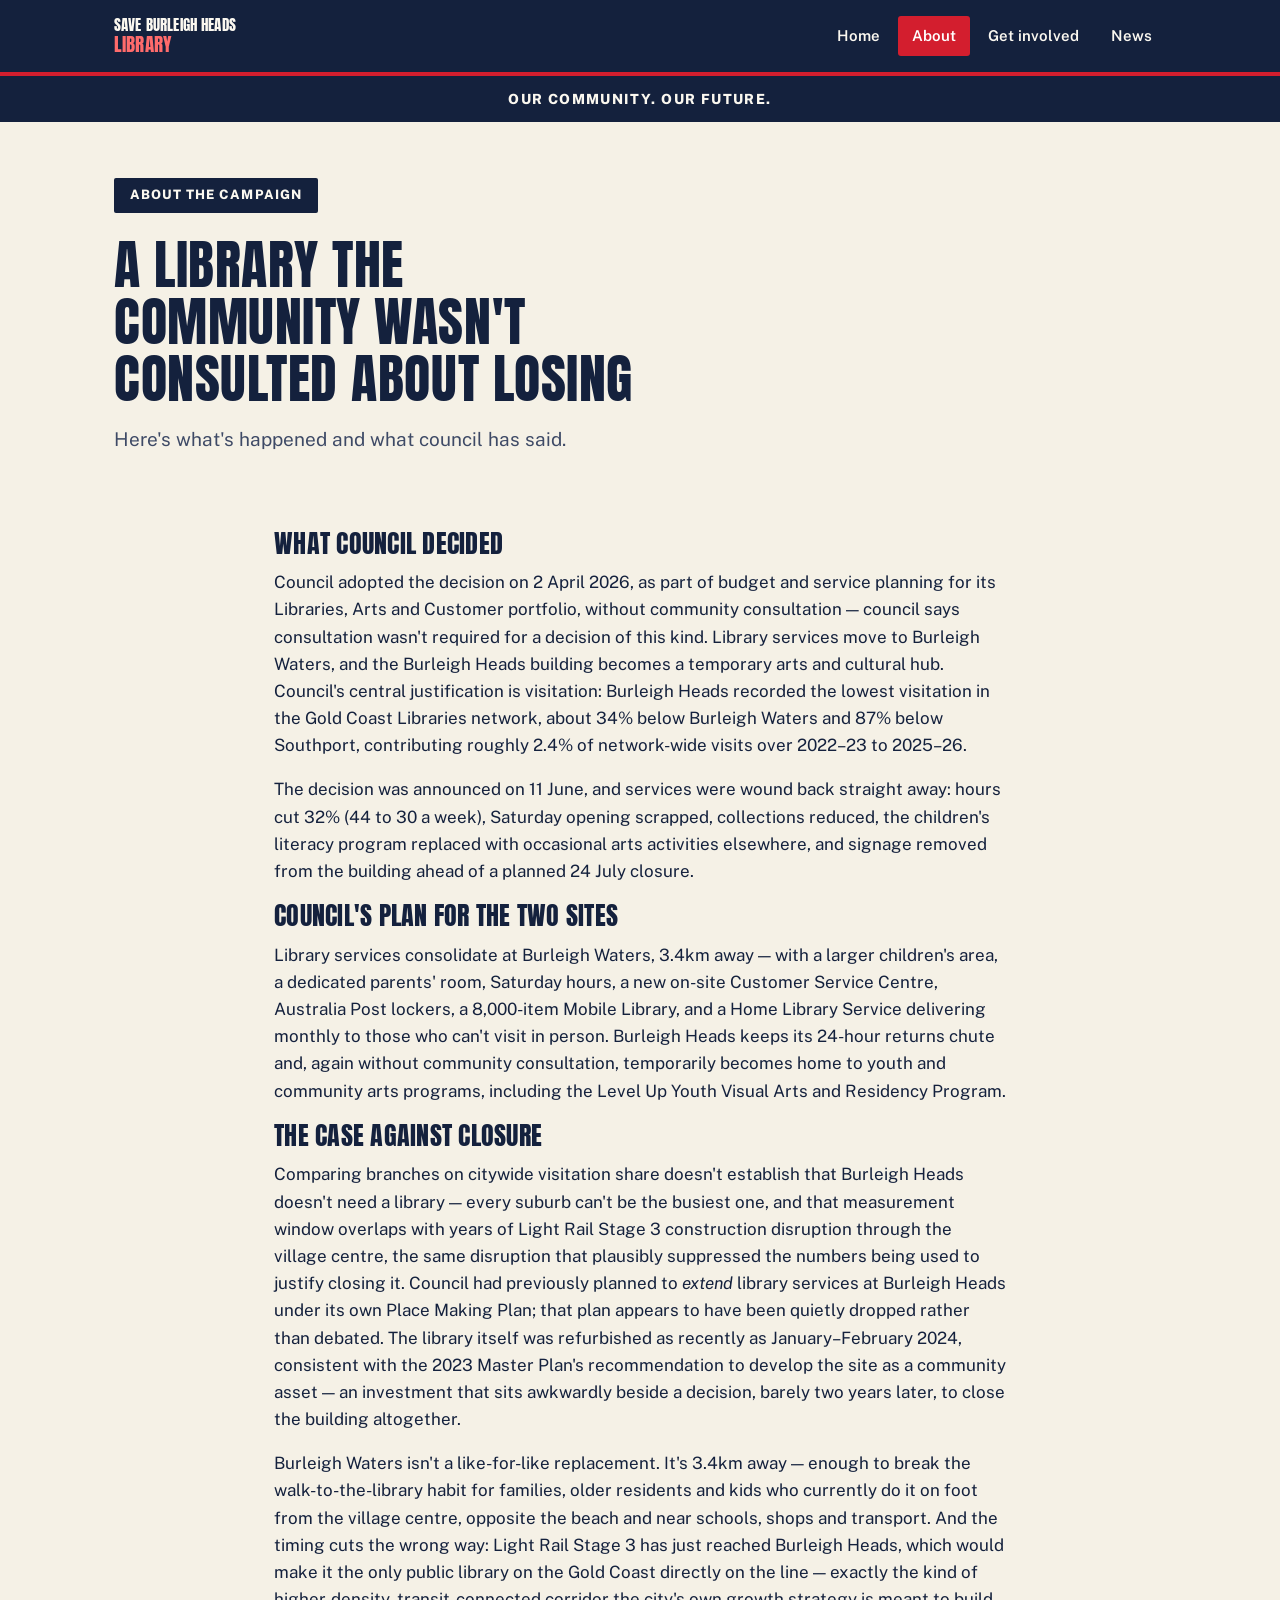
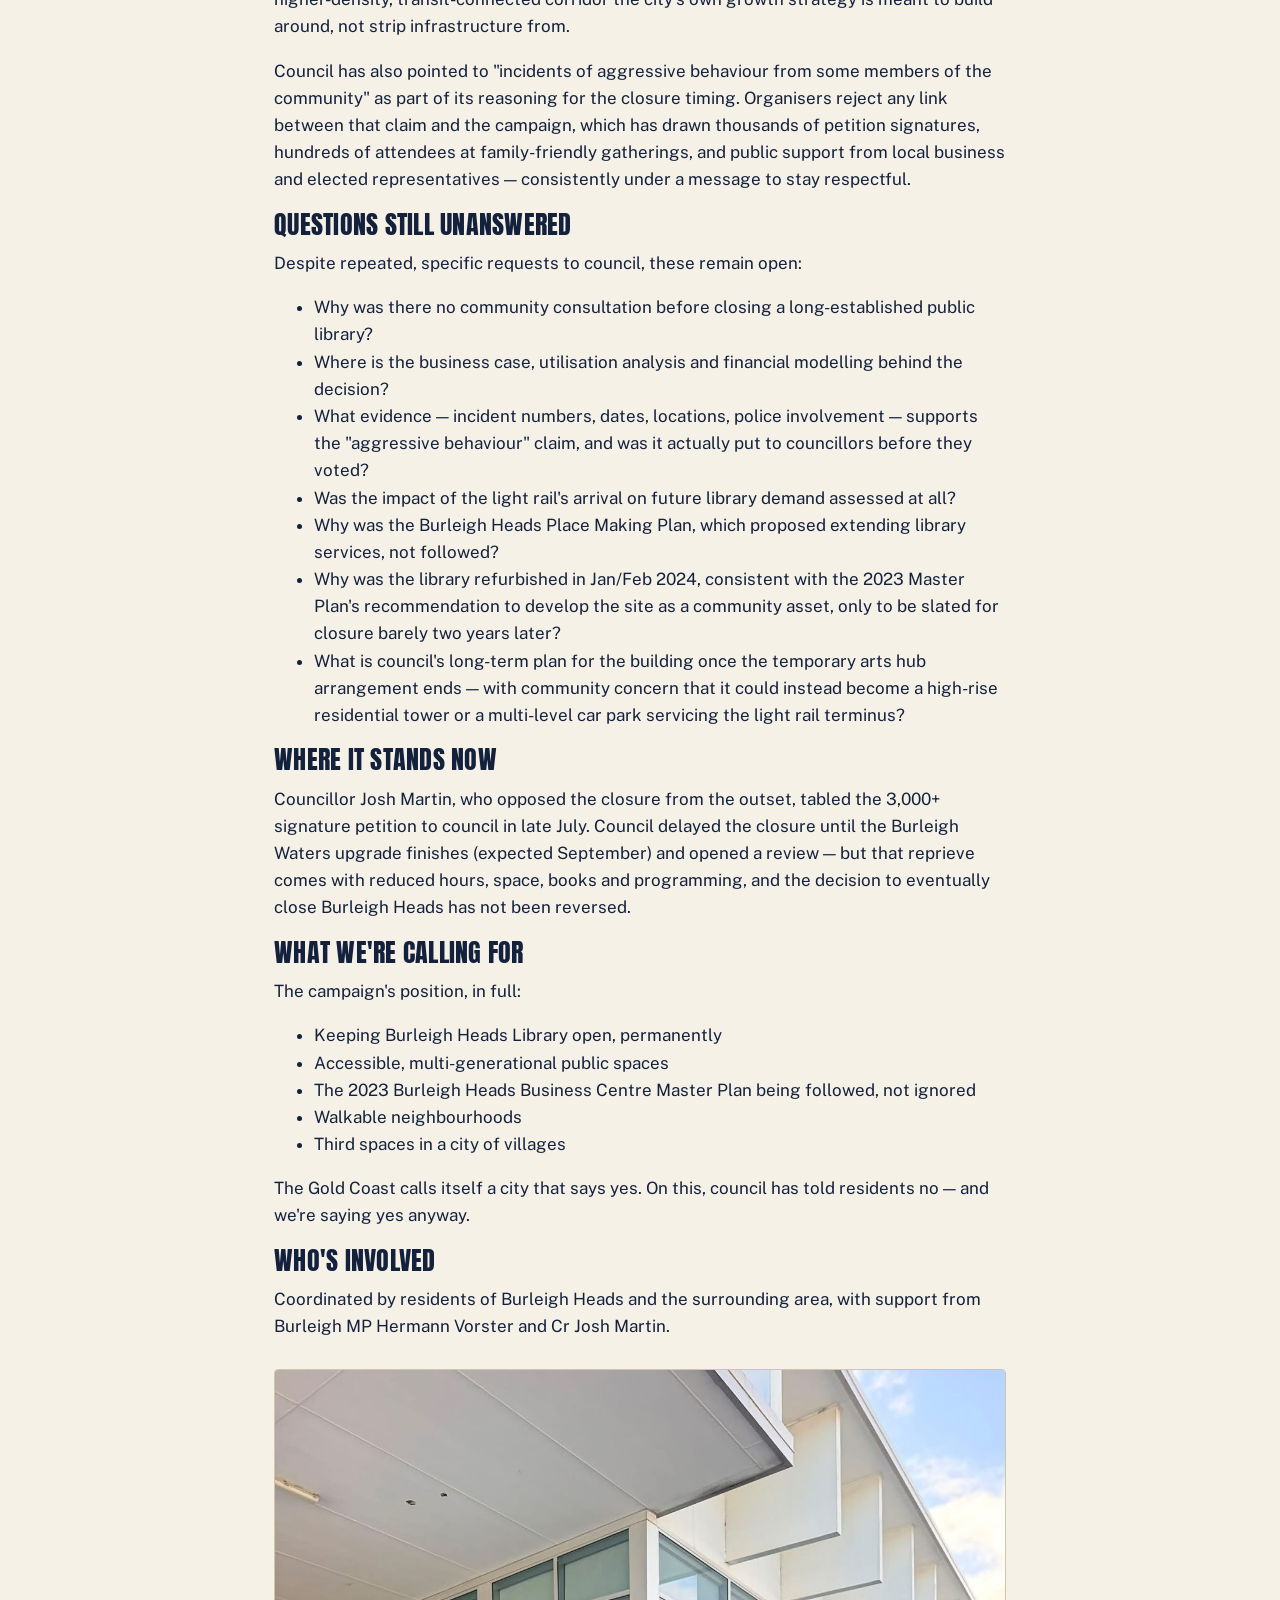
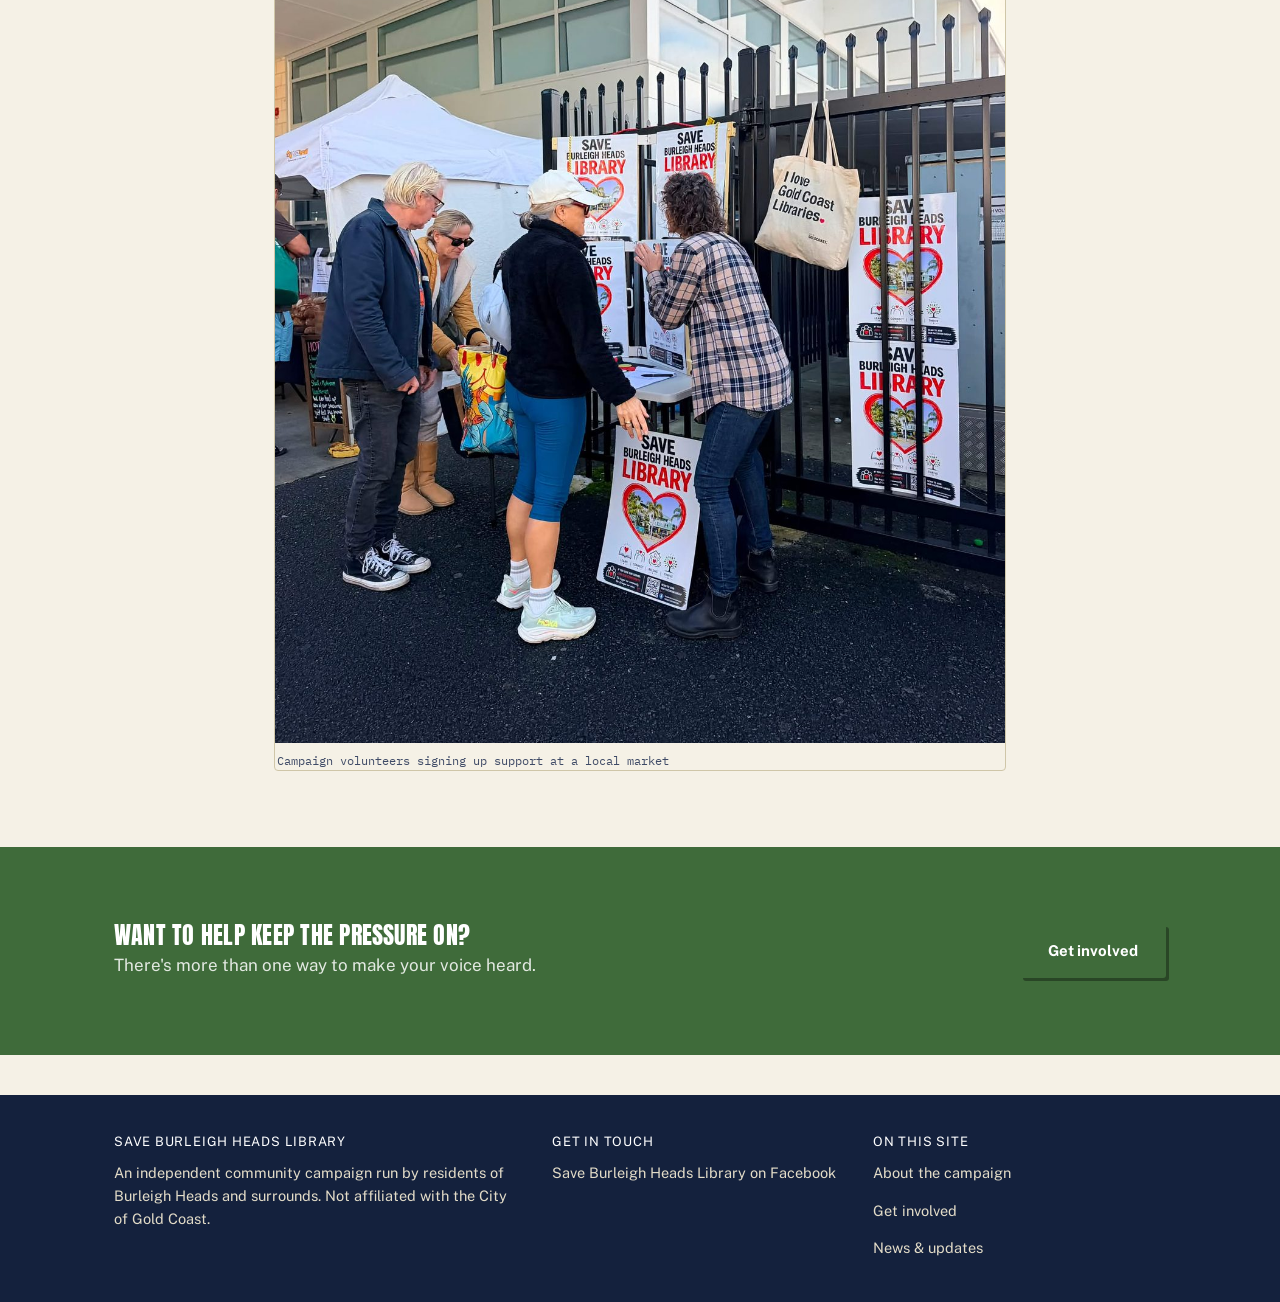
==== commit f6b1858d: "Add files via upload" ====
--- a/about.html
+++ b/about.html
@@ -49,7 +49,7 @@
       <p>Library services consolidate at Burleigh Waters, 3.4km away — with a larger children's area, a dedicated parents' room, Saturday hours, a new on-site Customer Service Centre, Australia Post lockers, a 8,000-item Mobile Library, and a Home Library Service delivering monthly to those who can't visit in person. Burleigh Heads keeps its 24-hour returns chute and, again without community consultation, temporarily becomes home to youth and community arts programs, including the Level Up Youth Visual Arts and Residency Program.</p>
 
       <h2>The case against closure</h2>
-      <p>Comparing branches on citywide visitation share doesn't establish that Burleigh Heads doesn't need a library — every suburb can't be the busiest one, and that measurement window overlaps with years of Light Rail Stage 3 construction disruption through the village centre, the same disruption that plausibly suppressed the numbers being used to justify closing it. Council had previously planned to <em>extend</em> library services at Burleigh Heads under its own Place Making Plan; that plan appears to have been quietly dropped rather than debated.</p>
+      <p>Comparing branches on citywide visitation share doesn't establish that Burleigh Heads doesn't need a library — every suburb can't be the busiest one, and that measurement window overlaps with years of Light Rail Stage 3 construction disruption through the village centre, the same disruption that plausibly suppressed the numbers being used to justify closing it. Council had previously planned to <em>extend</em> library services at Burleigh Heads under its own Place Making Plan; that plan appears to have been quietly dropped rather than debated. The library itself was refurbished as recently as January–February 2024, consistent with the 2023 Master Plan's recommendation to develop the site as a community asset — an investment that sits awkwardly beside a decision, barely two years later, to close the building altogether.</p>
       <p>Burleigh Waters isn't a like-for-like replacement. It's 3.4km away — enough to break the walk-to-the-library habit for families, older residents and kids who currently do it on foot from the village centre, opposite the beach and near schools, shops and transport. And the timing cuts the wrong way: Light Rail Stage 3 has just reached Burleigh Heads, which would make it the only public library on the Gold Coast directly on the line — exactly the kind of higher-density, transit-connected corridor the city's own growth strategy is meant to build around, not strip infrastructure from.</p>
       <p>Council has also pointed to "incidents of aggressive behaviour from some members of the community" as part of its reasoning for the closure timing. Organisers reject any link between that claim and the campaign, which has drawn thousands of petition signatures, hundreds of attendees at family-friendly gatherings, and public support from local business and elected representatives — consistently under a message to stay respectful.</p>
 
@@ -61,6 +61,7 @@
         <li>What evidence — incident numbers, dates, locations, police involvement — supports the "aggressive behaviour" claim, and was it actually put to councillors before they voted?</li>
         <li>Was the impact of the light rail's arrival on future library demand assessed at all?</li>
         <li>Why was the Burleigh Heads Place Making Plan, which proposed extending library services, not followed?</li>
+        <li>Why was the library refurbished in Jan/Feb 2024, consistent with the 2023 Master Plan's recommendation to develop the site as a community asset, only to be slated for closure barely two years later?</li>
         <li>What is council's long-term plan for the building once the temporary arts hub arrangement ends — with community concern that it could instead become a high-rise residential tower or a multi-level car park servicing the light rail terminus?</li>
       </ul>
 
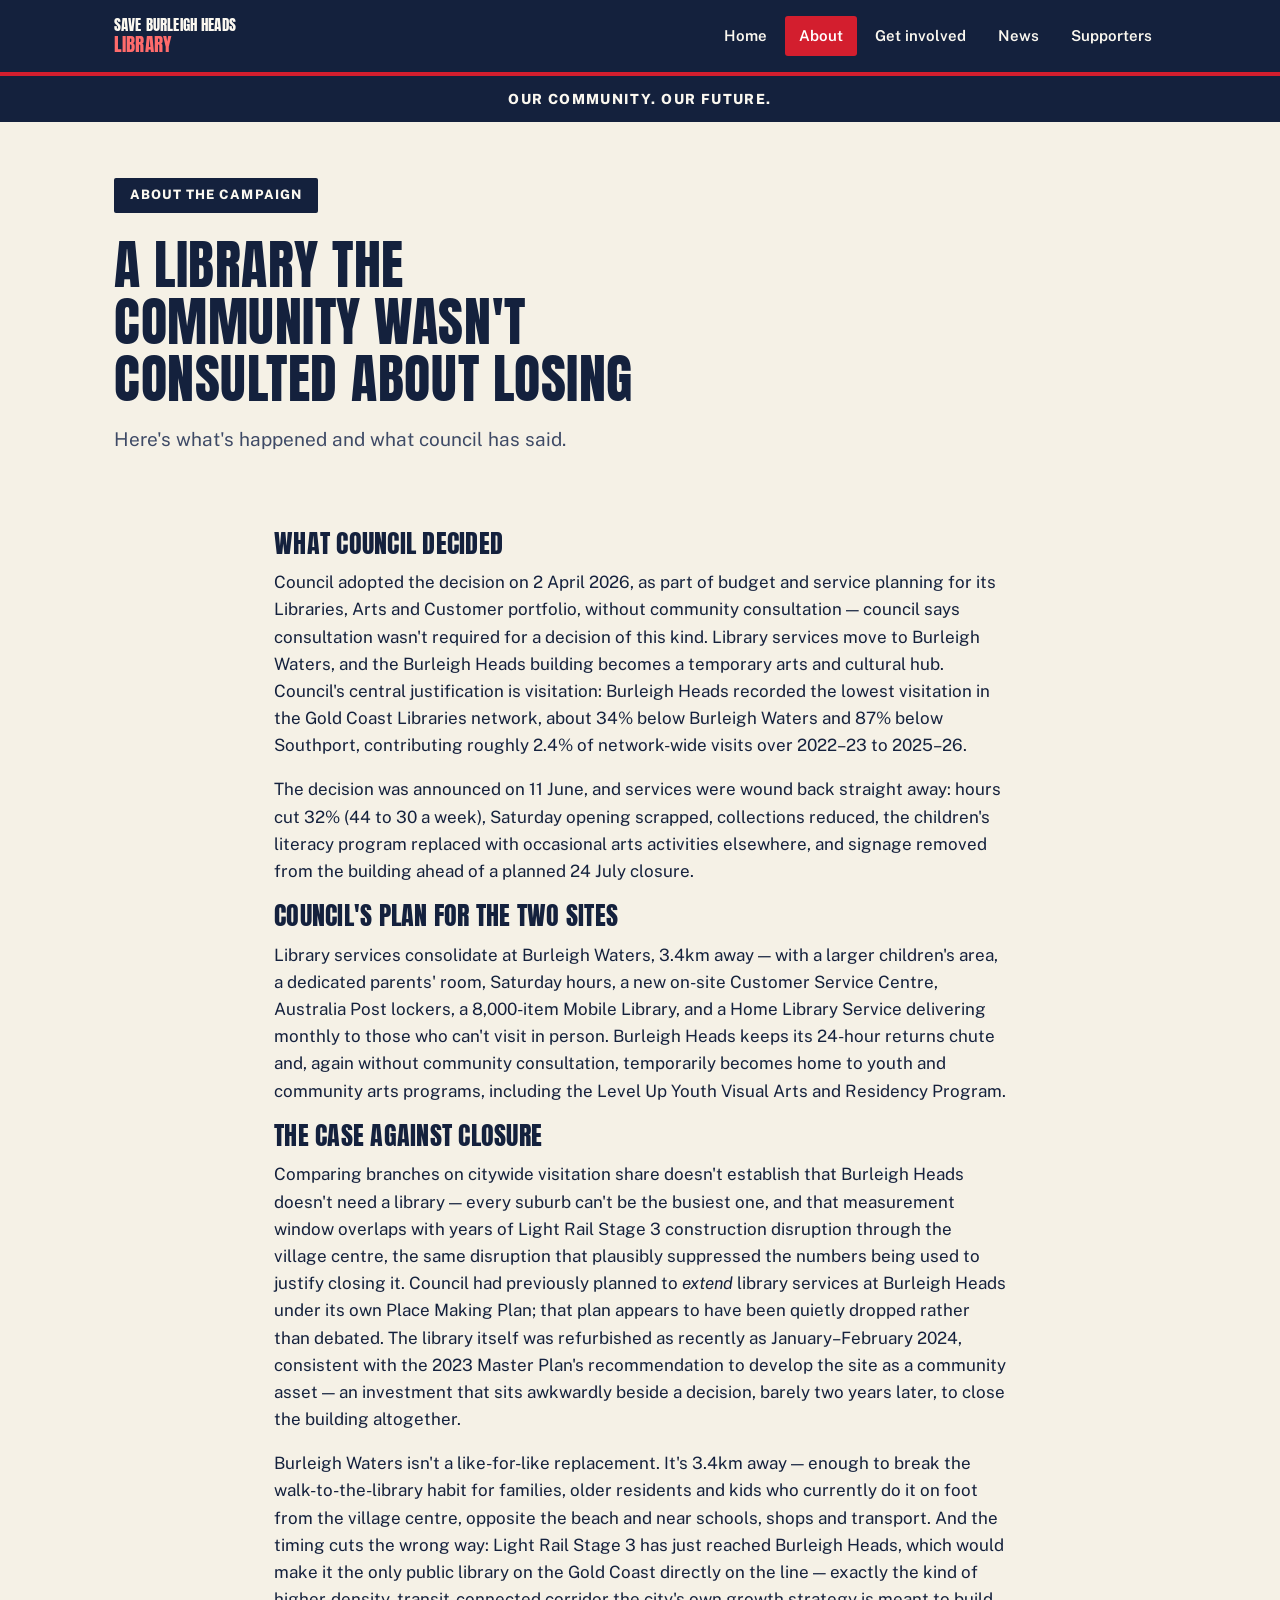
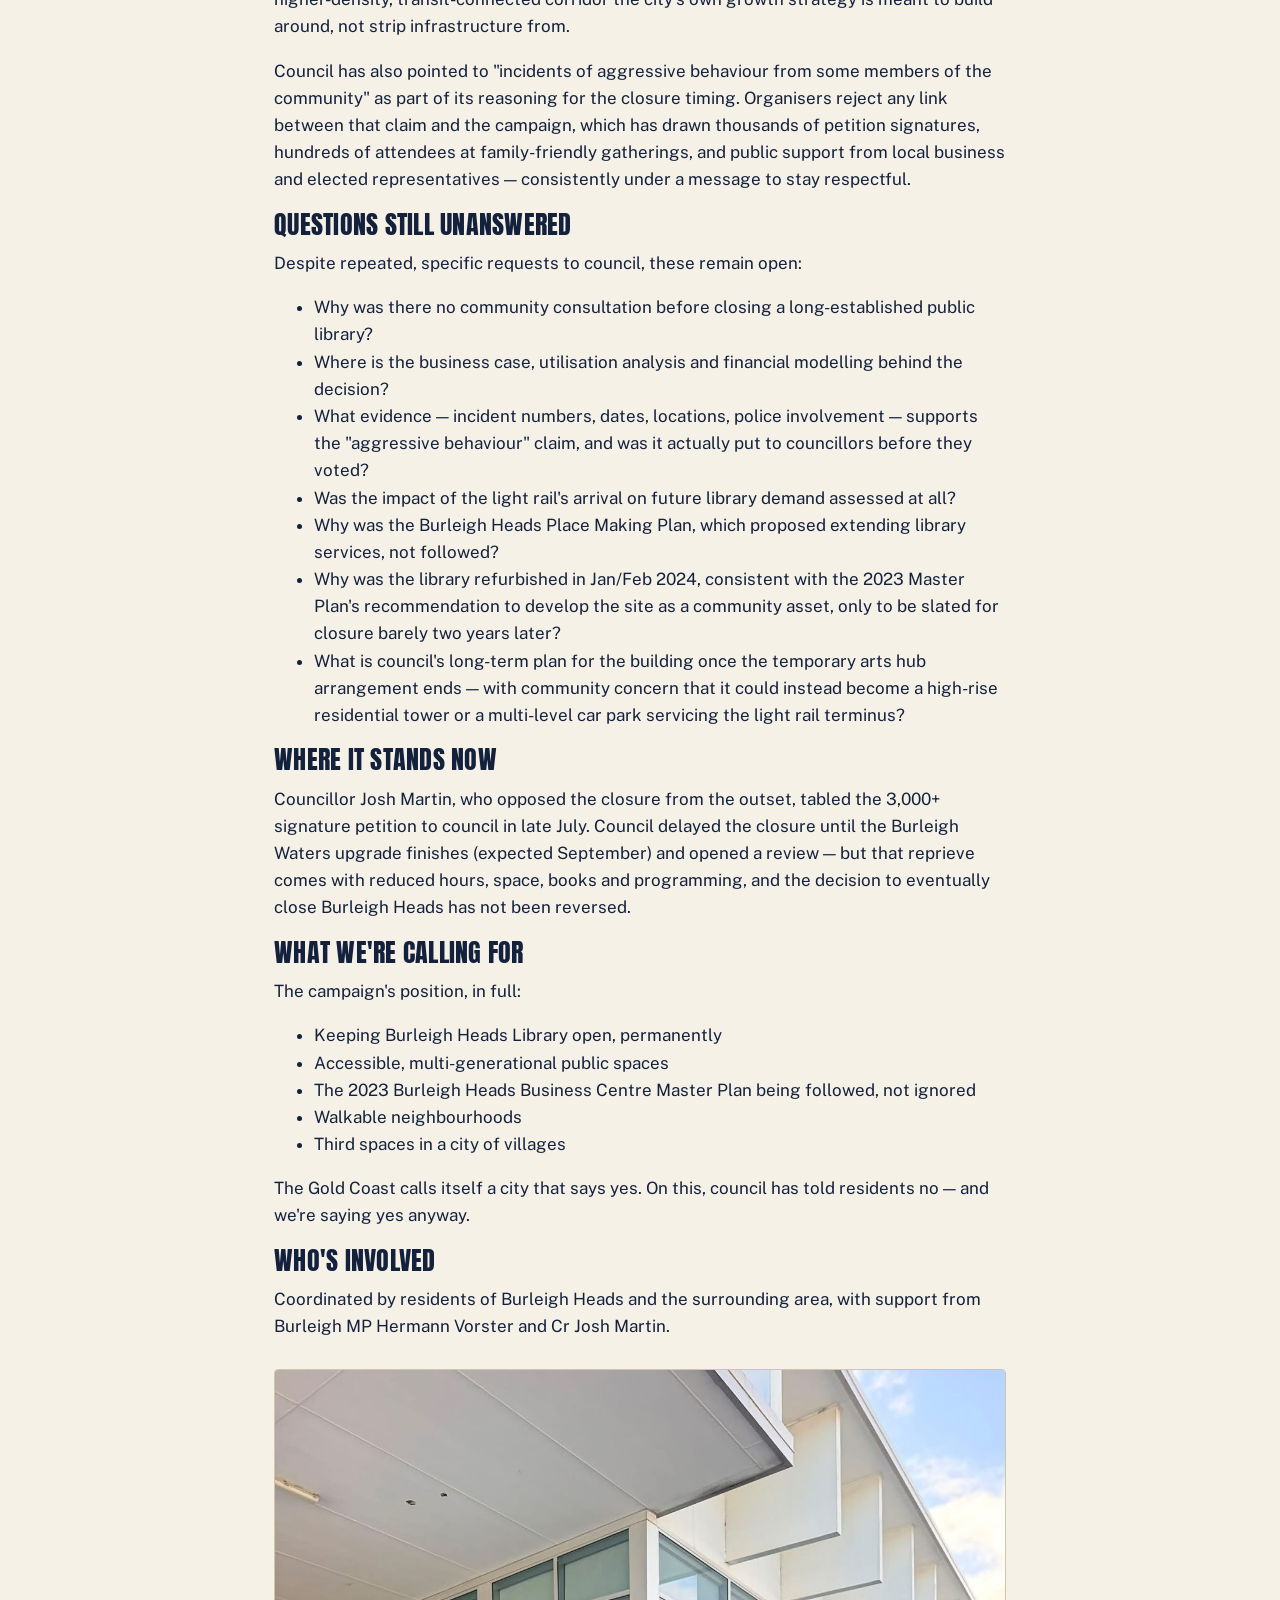
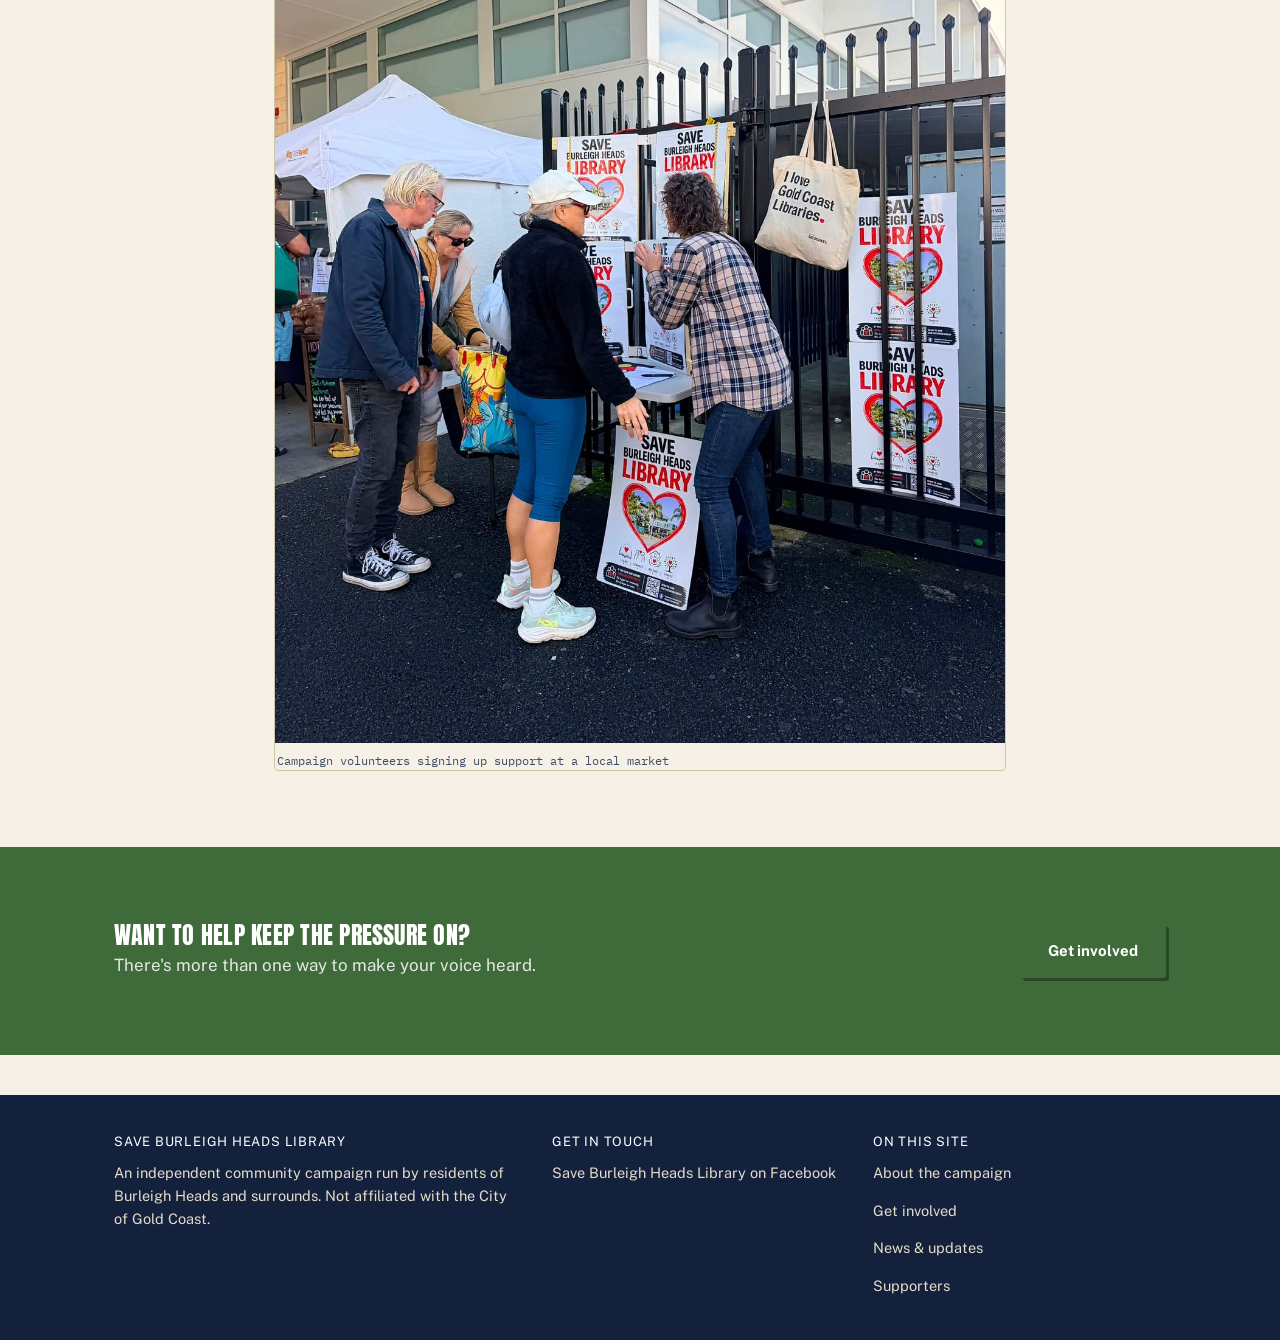
==== commit aa2f18b2: "Add files via upload" ====
--- a/about.html
+++ b/about.html
@@ -21,6 +21,7 @@
         <li><a href="about.html" class="current">About</a></li>
         <li><a href="get-involved.html">Get involved</a></li>
         <li><a href="news.html">News</a></li>
+        <li><a href="supporters.html">Supporters</a></li>
       </ul>
     </nav>
   </div>
@@ -116,6 +117,7 @@
       <p><a href="about.html">About the campaign</a></p>
       <p><a href="get-involved.html">Get involved</a></p>
       <p><a href="news.html">News &amp; updates</a></p>
+      <p><a href="supporters.html">Supporters</a></p>
     </div>
   </div>
 </footer>
--- a/style.css
+++ b/style.css
@@ -399,6 +399,42 @@
   display: block;
 }
 
+/* ---------------- Supporters grid ---------------- */
+
+.supporter-grid{
+  display: grid;
+  grid-template-columns: repeat(auto-fit, minmax(200px, 1fr));
+  gap: 20px;
+}
+
+.supporter-card{
+  background: var(--card);
+  border: 1px solid var(--sand-line);
+  border-radius: 4px;
+  padding: 26px 20px;
+  text-align: center;
+}
+
+.supporter-card a{
+  text-decoration: none;
+  color: inherit;
+  display: block;
+}
+
+.supporter-card a:hover h3{ text-decoration: underline; }
+
+.supporter-card img{
+  width: 120px;
+  height: 120px;
+  object-fit: contain;
+  border-radius: 50%;
+  margin: 0 auto 14px;
+  display: block;
+}
+
+.supporter-card h3{ font-size: 17px; margin-bottom: 4px; }
+.supporter-card p{ color: var(--ink-soft); font-size: 14px; margin-bottom: 0; }
+
 /* ---------------- Photo placeholders ---------------- */
 
 .photo-slot{
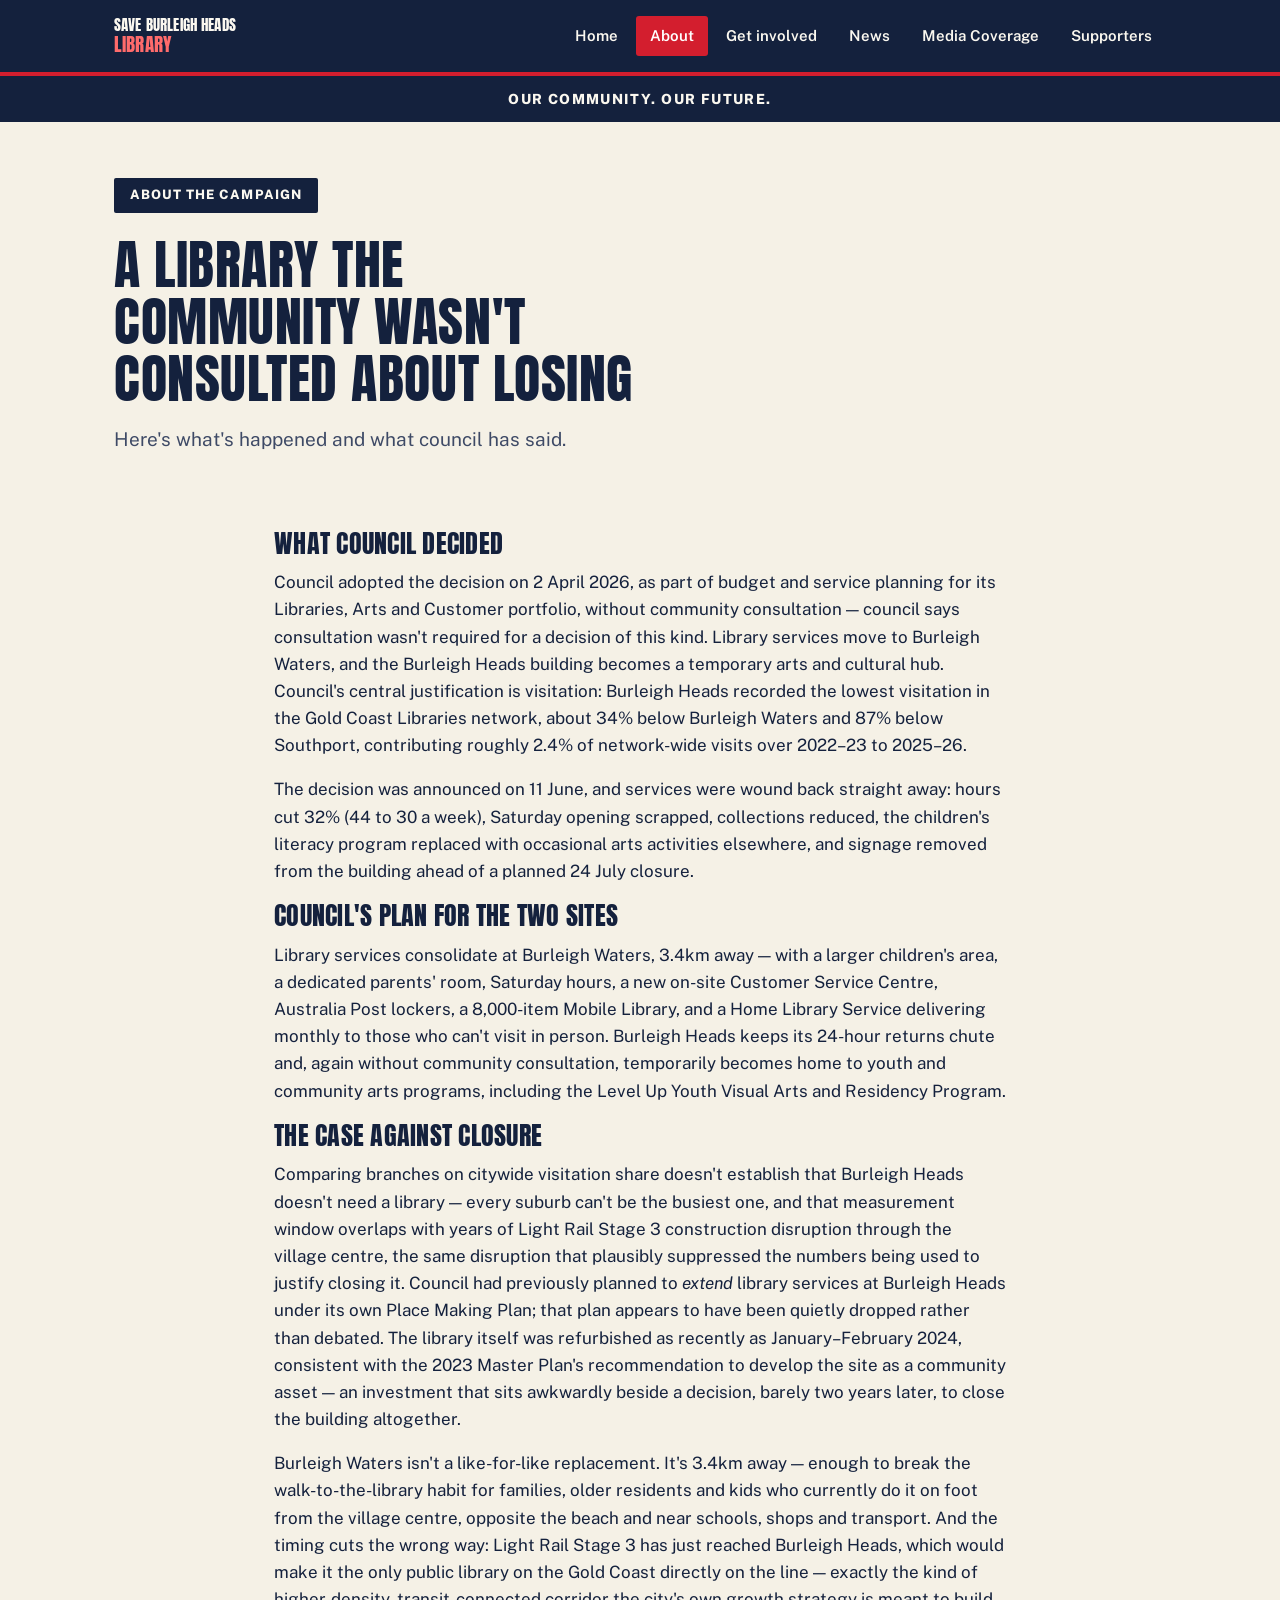
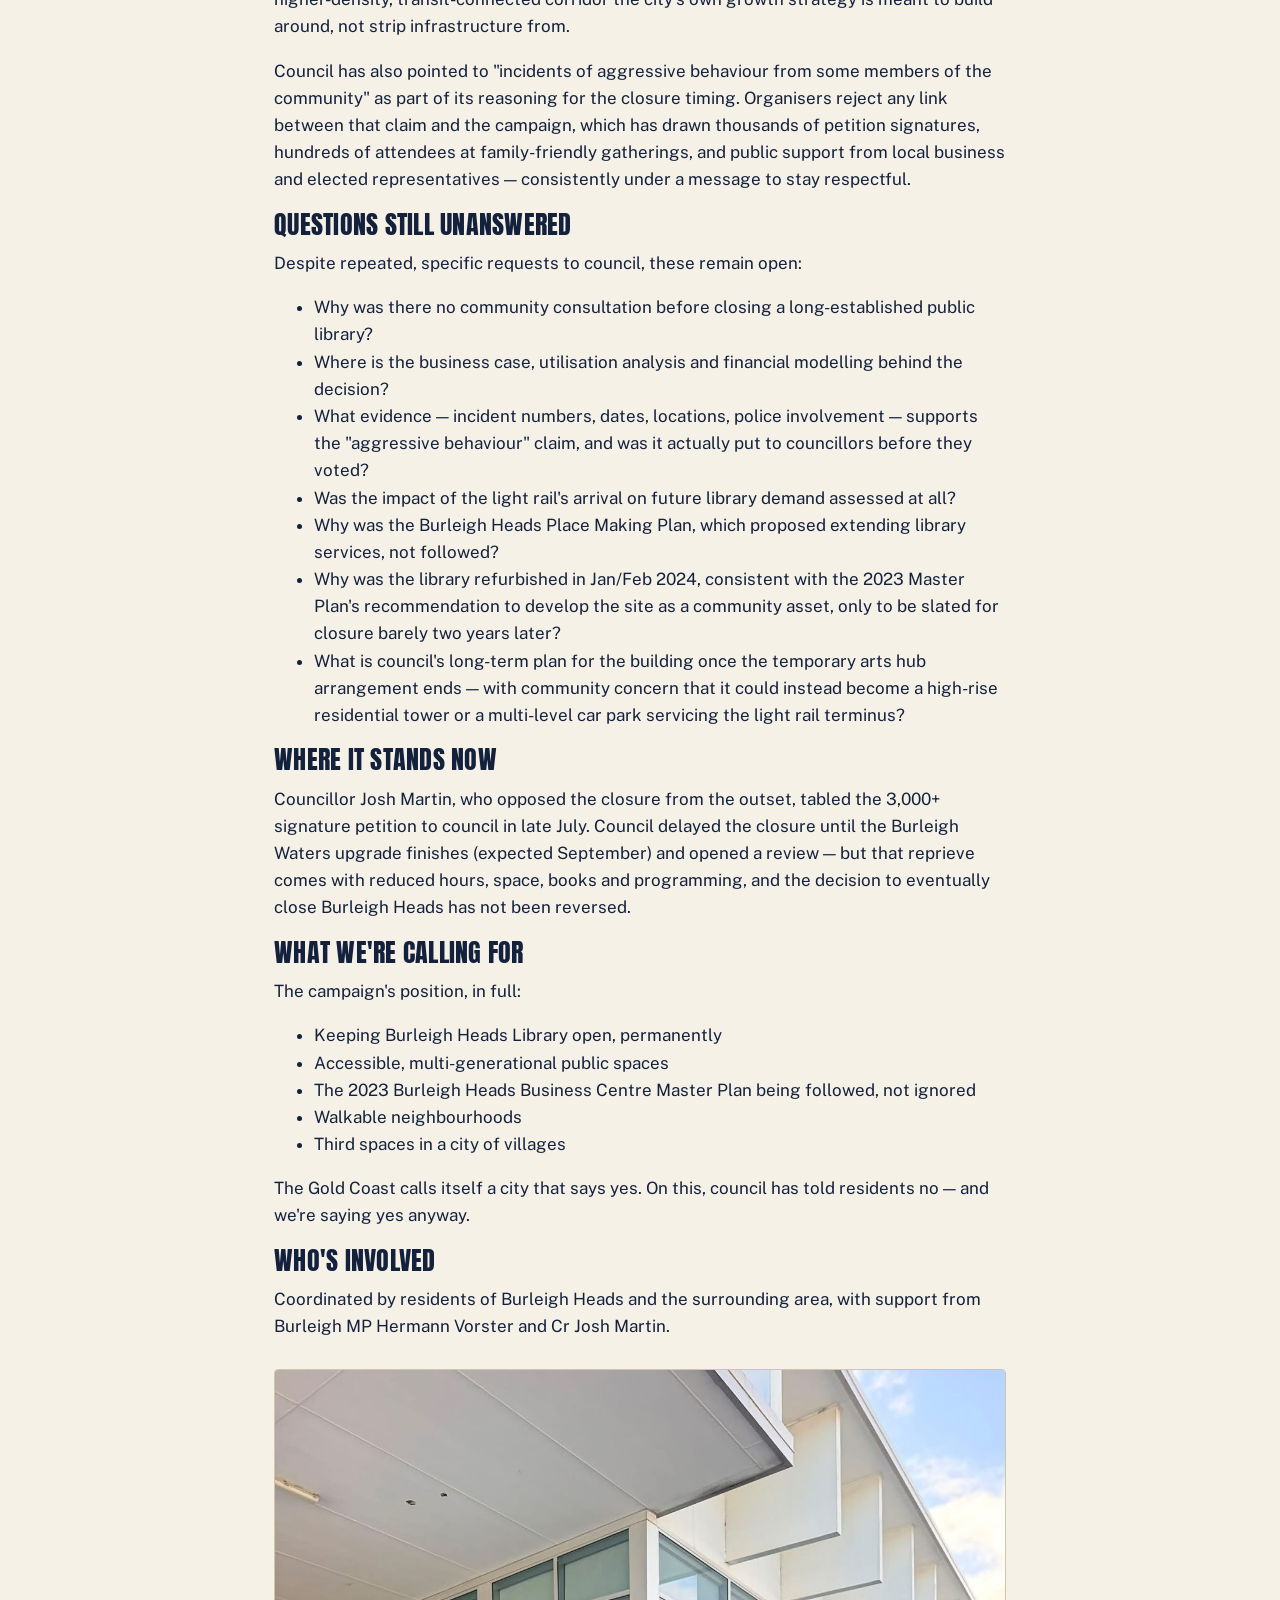
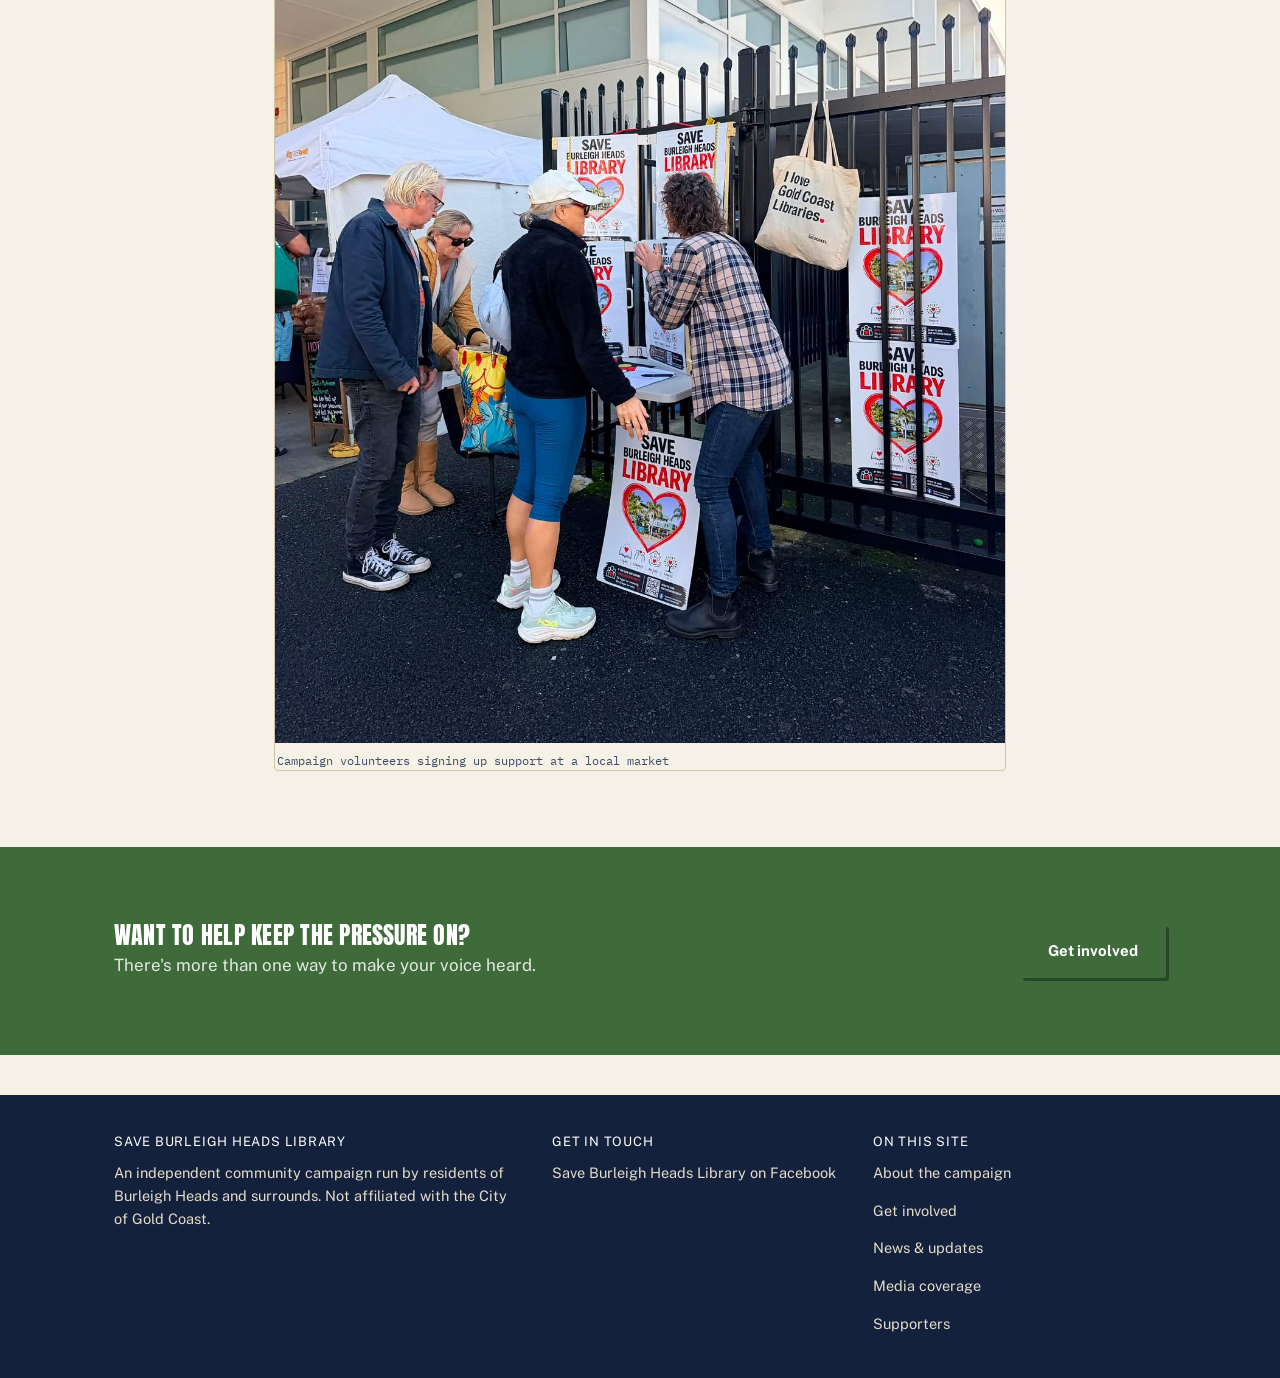
==== commit 8b004bce: "Add files via upload" ====
--- a/about.html
+++ b/about.html
@@ -21,6 +21,7 @@
         <li><a href="about.html" class="current">About</a></li>
         <li><a href="get-involved.html">Get involved</a></li>
         <li><a href="news.html">News</a></li>
+        <li><a href="media-coverage.html">Media Coverage</a></li>
         <li><a href="supporters.html">Supporters</a></li>
       </ul>
     </nav>
@@ -117,6 +118,7 @@
       <p><a href="about.html">About the campaign</a></p>
       <p><a href="get-involved.html">Get involved</a></p>
       <p><a href="news.html">News &amp; updates</a></p>
+      <p><a href="media-coverage.html">Media coverage</a></p>
       <p><a href="supporters.html">Supporters</a></p>
     </div>
   </div>
--- a/style.css
+++ b/style.css
@@ -515,6 +515,49 @@
 .news-item a{ font-weight: 600; text-decoration: none; }
 .news-item a:hover{ text-decoration: underline; }
 
+.news-item .source-tag{
+  display: inline-block;
+  font-family: var(--mono);
+  font-size: 11.5px;
+  font-weight: 600;
+  letter-spacing: 0.03em;
+  color: var(--teal-dark);
+  background: var(--sand);
+  border: 1px solid var(--sand-line);
+  border-radius: 3px;
+  padding: 2px 8px;
+  margin-bottom: 6px;
+}
+
+.video-embed{
+  position: relative;
+  padding-bottom: 56.25%;
+  height: 0;
+  overflow: hidden;
+  max-width: 480px;
+  margin-top: 12px;
+  border: 1px solid var(--sand-line);
+  border-radius: 4px;
+  background: #000;
+}
+.video-embed iframe{
+  position: absolute;
+  top: 0;
+  left: 0;
+  width: 100%;
+  height: 100%;
+  border: none;
+}
+
+.clipping-thumb{
+  max-width: 260px;
+  width: 100%;
+  border: 1px solid var(--sand-line);
+  border-radius: 4px;
+  margin-top: 12px;
+  display: block;
+}
+
 /* ---------------- Footer ---------------- */
 
 footer{
